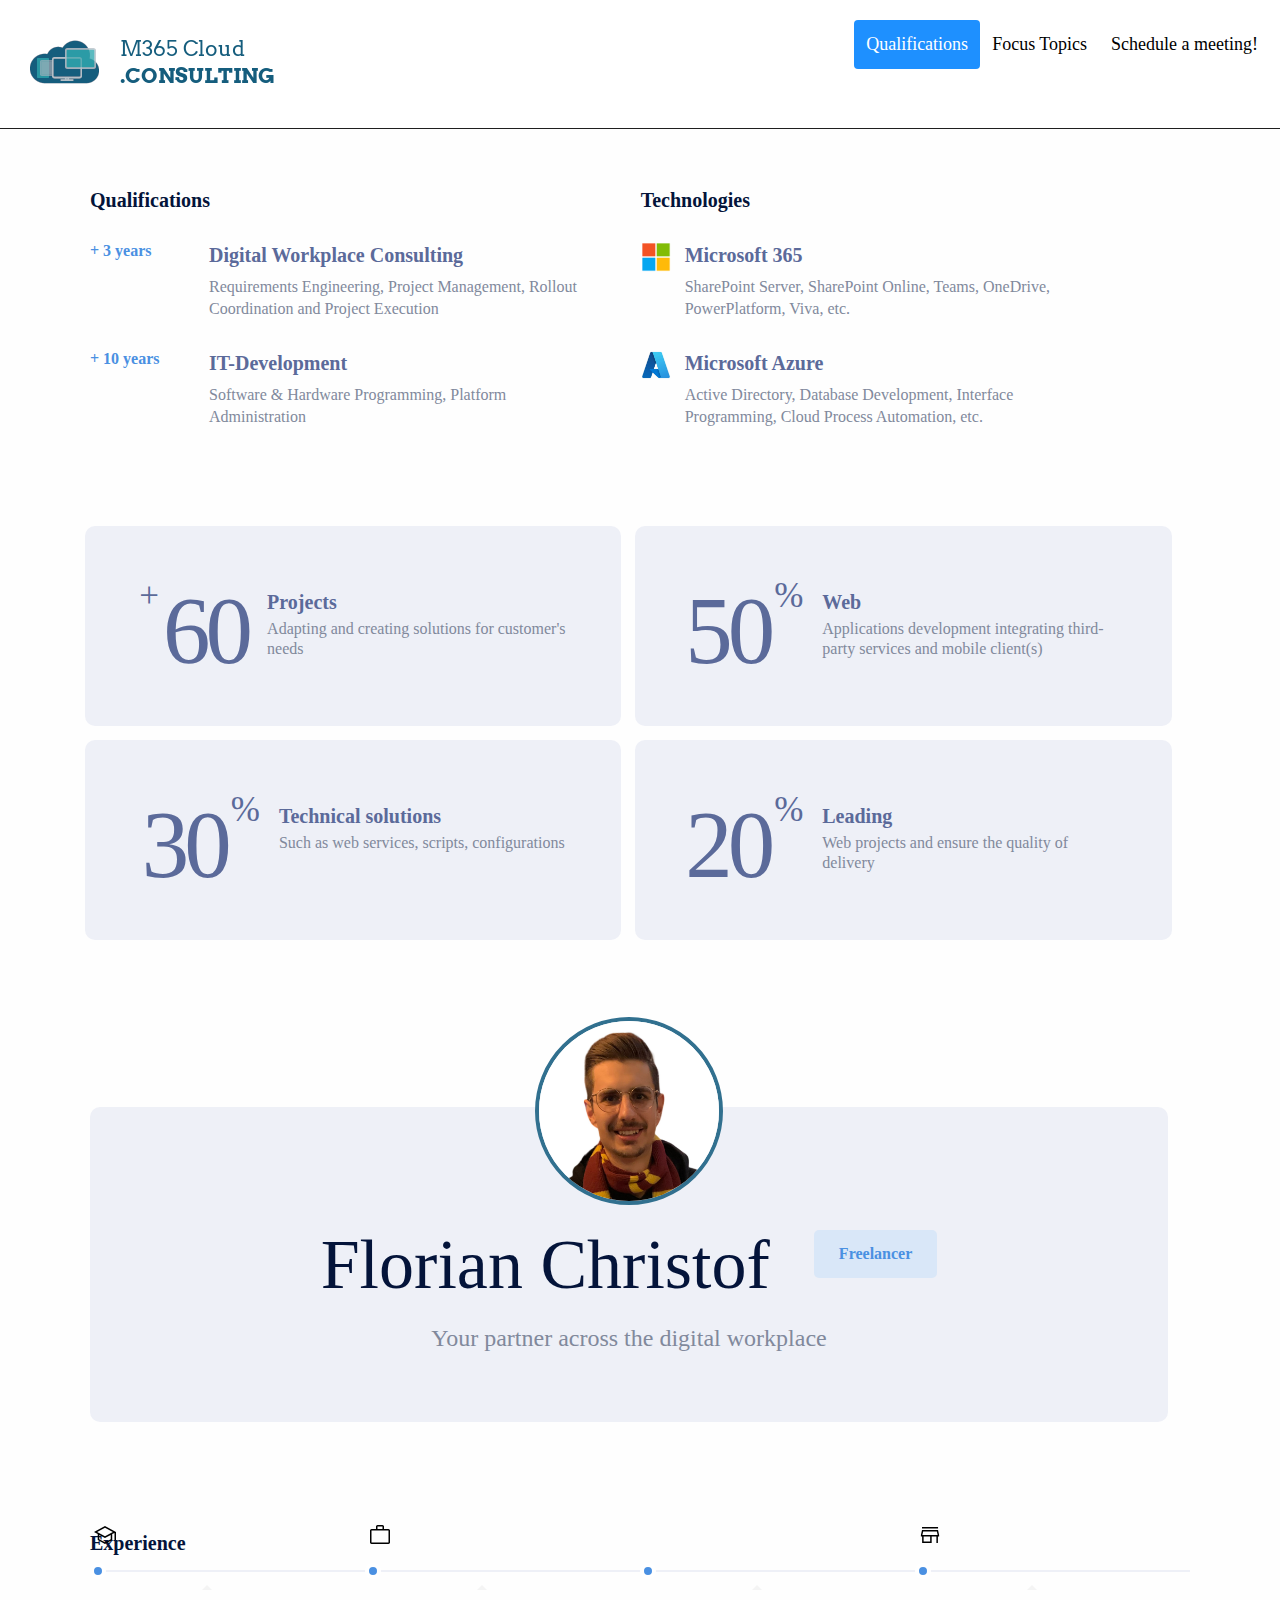
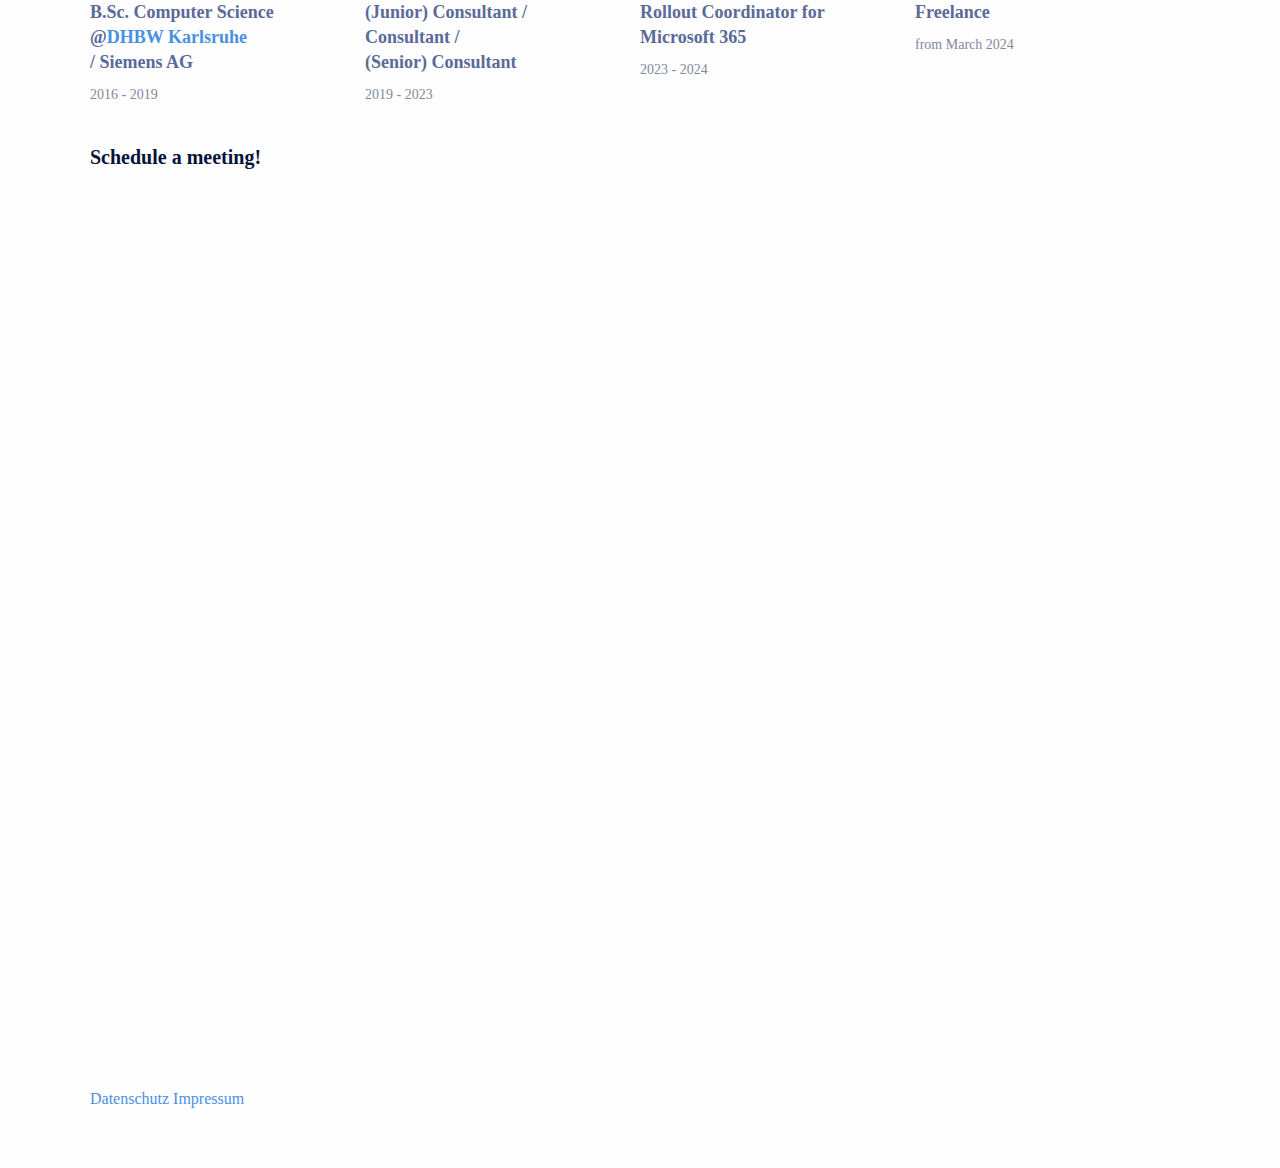
==== index.html @ 8e12a80a "Change file structure" ====
<!DOCTYPE html>
<html>

<head>
  <title>M365 Cloud Consulting</title>
  <link type="text/css" href="/Assets/Styles/styles.css" rel="stylesheet">
  <link type="text/css" href="/Assets/Styles/reset.css" rel="stylesheet">
  <link type="image/x-icon" href="/Assets/Pictures/Logo/LogoFavicon.png" rel="icon">
  <meta name="viewport" content="width=device-width, initial-scale=1.0">

  <!-- Calendly badge widget begin -->
  <link href="https://assets.calendly.com/assets/external/widget.css" rel="stylesheet">
  <script src="https://assets.calendly.com/assets/external/widget.js" type="text/javascript" async></script>
  <script type="text/javascript">
    window.onload = function () {
      Calendly.initBadgeWidget({
        url: "https://calendly.com/florian-christof/30min?hide_event_type_details=1",
        text: "Schedule a meeting!",
        color: "#0069ff",
        textColor: "#ffffff",
        branding: undefined,
      });
    };
  </script>
  <!-- Calendly badge widget end -->
</head>

<body>
  <!-- Header begin -->
  <div class="header">
    <a class="logo" href="#default"> <img src="Assets/Pictures/Logo/LogoBanner.png" title="Logo M365Cloud.Consulting" /></a>
    <div class="header-right">
      <a class="active" href="#technologies">Qualifications</a>
      <a href="#FocusTopics">Focus Topics</a>
      <a href="#meeting">Schedule a meeting!</a>
    </div>
  </div>

  <!-- Qualifications and Technologies section -->
  <div class="container" id="technologies">
    <div class="sections">
      <h2 class="section-title">Qualifications</h2>

      <div class="list-card">
        <span class="exp">+ 3 years</span>
        <div>
          <h3>Digital Workplace Consulting</h3>
          <span>
            Requirements Engineering, Project Management, Rollout Coordination and Project Execution
          </span>
        </div>
      </div>
      <div class="list-card">
        <span class="exp">+ 10 years</span>
        <div>
          <h3>IT-Development</h3>
          <span>
            Software & Hardware Programming, Platform Administration
          </span>
        </div>
      </div>
    </div>
    <style>
      .logo {
        display: inline-block;
        vertical-align: middle;
        margin-right: 10px;
        width: 30px;
      }
    </style>
    <div class="sections">
      <h2 class="section-title">Technologies</h2>

      <div class="list-card">
        <img class="logo" src="/Assets/Pictures/microsoft-logo.png" alt="Microsoft logo">
        <div>
          <h3>Microsoft 365</h3>
          <span>
            SharePoint Server, SharePoint Online, Teams, OneDrive,
            PowerPlatform, Viva, etc.
          </span>
        </div>
      </div>

      <div class="list-card">
        <img class="logo" src="/Assets/Pictures/azure-logo.jfif" alt="Azure logo">
        <div>
          <h3>Microsoft Azure</h3>
          <span>
            Active Directory, Database Development, Interface Programming,
            Cloud Process Automation, etc.
          </span>
        </div>
      </div>
    </div>
  </div>

  <!-- Focus Topics section -->
  <div class="container cards" id="FocusTopics">
    <div class="card">
      <div class="skill-level">
        <span>+</span>
        <h2>60</h2>
      </div>

      <div class="skill-meta">
        <h3>Projects</h3>
        <span>Adapting and creating solutions for customer's needs</span>
      </div>
    </div>

    <div class="card">
      <div class="skill-level">
        <h2>50</h2>
        <span>%</span>
      </div>

      <div class="skill-meta">
        <h3>Web</h3>
        <span>Applications development integrating third-party services and
          mobile client(s)</span>
      </div>
    </div>

    <div class="card">
      <div class="skill-level">
        <h2>30</h2>
        <span>%</span>
      </div>

      <div class="skill-meta">
        <h3>Technical solutions</h3>
        <span>Such as web services, scripts, configurations</span>
      </div>
    </div>

    <div class="card">
      <div class="skill-level">
        <h2>20</h2>
        <span>%</span>
      </div>

      <div class="skill-meta">
        <h3>Leading</h3>
        <span>Web projects and ensure the quality of delivery</span>
      </div>
    </div>
  </div>

  <div class="container" id="profile">
    <div class="hero">
      <img class="profilePicture" src="/Assets/Pictures/Profile/Avatar_ProfilePicture.jpg"
        title="Florian C. - Profile Picture" alt="Profile Picture">
      <h1 class="name">Florian <strong>Christof</strong></h1>
      <span class="job-title">Freelancer</span>
      <span class="email">Your partner across the digital workplace</span>
    </div>
  </div>

  <!-- Timeline section -->

  <div class="container" id="timeline">
    <h2 class="section-title">Experience</h2>
    <ol class="timeline">
      <li>
        <p class="line">
          <img src="Assets/Icons/school_FILL0_wght400_GRAD0_opsz48.svg" alt="Educational experience" height="24" width="24">
        </p>
        <span class="point"></span>
        <p class="description">
          B.Sc. Computer Science @<a href="https://www.karlsruhe.dhbw.de/en/general/about-dhbw-karlsruhe.html">DHBW
            Karlsruhe</a><br>/ Siemens AG
        </p>
        <span class="date">2016 - 2019</span>
      </li>
      <li>
        <p class="line">
          <img src="Assets/Icons/work_FILL0_wght400_GRAD0_opsz48.svg" alt="Work Experience" height="24" width="24">
        </p>
        <span class="point"></span>
        <p class="description">
          (Junior) Consultant / <br>Consultant / <br>(Senior) Consultant
        </p>
        <span class="date">2019 - 2023</span>
      </li>
      <li>
        <span class="point"></span>
        <p class="description">Rollout Coordinator for Microsoft 365</p>
        <span class="date">2023 - 2024</span>
      </li>
      <li>
        <p class="line">
          <img src="Assets/Icons/store_FILL0_wght400_GRAD0_opsz48.svg" alt="Freelance experience" height="24" width="24">
        </p>
        <span class="point"></span>
        <p class="description">Freelance</p>
        <span class="date">from March 2024</span>
      </li>
    </ol>
  </div>
  <br>
  <br>
  <br>

  <!-- Schedule a meeting! section-->
  <div class="container" id="meeting">
    <h1 class="section-title">Schedule a meeting!</h1>
    <!-- Calendly inline widget begin -->
    <div class="calendly-inline-widget" data-url="https://calendly.com/florian-christof/30min?hide_event_type_details=1"
      style="min-width: 320px; height: 750px"></div>
    <script src="https://assets.calendly.com/assets/external/widget.js" type="text/javascript" async></script>
    <!-- Calendly inline widget end -->
  </div>
  <br><br>
  <footer class="container">
    <a>Datenschutz</a>
    <a>Impressum</a>
    <!--<span style="font-size: 16px; margin-top: ">Coded by <a href="https://newtodesign.com/">New to design </a> Designed by <a href="https://dribbble.com/shots/4342703-Minimal-resume-freebie-for-junior-self-taught-people">Nicolas Meuzard</a></span>-->
  </footer>
</body>

</html>
---- Assets/Styles/styles.css ----
/*Load fonts*/
@font-face { font-family: "Arvo-Regular"; src:  url("Assets/Fonts/Arvo/Arvo-Regular.ttf"); }
@font-face { font-family: "Arvo-Italic"; src:  url("Assets/Fonts/Arvo/Arvo-Italic.ttf"); }
@font-face { font-family: "Arvo-Bold"; src:  url("Assets/Fonts/Arvo/Arvo-Bold.ttf"); }
@font-face { font-family: "Arvo-BoldItalic"; src:  url("Assets/Fonts/Arvo/Arvo-BoldItalic.ttf"); }

@font-face { font-family: "NunitoSans-Black"; src:  url("Assets/Fonts/Nunito_Sans/NunitoSans-Black.ttf"); }
@font-face { font-family: "NunitoSans-BlackItalic"; src:  url("Assets/Fonts/Nunito_Sans/NunitoSans-BlackItalic.ttf"); }
@font-face { font-family: "NunitoSans-Bold"; src:  url("Assets/Fonts/Nunito_Sans/NunitoSans-Bold.ttf"); }
@font-face { font-family: "NunitoSans-BoldItalic"; src:  url("Assets/Fonts/Nunito_Sans/NunitoSans-BoldItalic.ttf"); }
@font-face { font-family: "NunitoSans-ExtraBold"; src:  url("Assets/Fonts/Nunito_Sans/NunitoSans-ExtraBold.ttf"); }
@font-face { font-family: "NunitoSans-ExtraBoldItalic"; src:  url("Assets/Fonts/Nunito_Sans/NunitoSans-ExtraBoldItalic.ttf"); }
@font-face { font-family: "NunitoSans-ExtraLight"; src:  url("Assets/Fonts/Nunito_Sans/NunitoSans-ExtraLight.ttf"); }
@font-face { font-family: "NunitoSans-ExtraLightItalic"; src:  url("Assets/Fonts/Nunito_Sans/NunitoSans-ExtraLightItalic.ttf"); }
@font-face { font-family: "NunitoSans-Italic"; src:  url("Assets/Fonts/Nunito_Sans/NunitoSans-Italic.ttf"); }
@font-face { font-family: "NunitoSans-Light"; src:  url("Assets/Fonts/Nunito_Sans/NunitoSans-Light.ttf"); }
@font-face { font-family: "NunitoSans-LightItalic"; src:  url("Assets/Fonts/Nunito_Sans/NunitoSans-LightItalic.ttf"); }
@font-face { font-family: "NunitoSans-Regular"; src:  url("Assets/Fonts/Nunito_Sans/NunitoSans-Regular.ttf"); }

/* Begin of Header */

/* Style the header with a grey background and some padding */
.header {
	overflow: hidden;
	background-color: #fff;
	padding: 20px 10px;
	border-bottom: 1px #1f1f1f solid;
  }
  
  /* Style the header links */
  .header a {
	float: left;
	color: black;
	text-align: center;
	padding: 12px;
	text-decoration: none;
	font-size: 18px;
	line-height: 25px;
	border-radius: 4px;
  }
  
  /* Style the logo link (notice that we set the same value of line-height and font-size to prevent the header to increase when the font gets bigger */
  .header a.logo {
	font-size: 25px;
	font-weight: bold;
	width: fit-content;
  }
  
  /* Change the background color on mouse-over */
  .header a:hover {
	background-color: #ddd;
	color: black;
  }
  
  /* Style the active/current link*/
  .header a.active {
	background-color: dodgerblue;
	color: white;
  }
  
  /* Float the link section to the right */
  .header-right {
	float: right;
  }
  
  /* Add media queries for responsiveness - when the screen is 500px wide or less, stack the links on top of each other */
  @media screen and (max-width: 800px) {
	.header a {
	  float: none;
	  display: block;
	  text-align: left;
	}
	.header-right {
	  float: none;
	}
  }

/* End of Header */

.profile {
	flex: 0 0 auto;
  }

  .profilePicture{
	
	display: block;
	margin-left:auto;
	margin-right: auto;
	margin-bottom: 20px;
	width: 180px;
	margin-top: -140px;
	border-radius: 50%;
	border: #31708F solid 4px;
  }
  .profile-image {
	width: 100px;
	height: 100px;
	border-radius: 50%;
	margin-right: 20px;
	object-fit: cover;
	object-position: center;
	border: 3px solid #fff;
	box-shadow: 0 0 0 3px #333;
  }

  .name {
	font-size: 2.5rem;
	margin-bottom: 10px;
  }

  .email {
	display: block;
	margin-bottom: 20px;
	font-size: 1.2rem;
  }


/* HTML5 display-role reset for older browsers */
article,
aside,
details,
figcaption,
figure,
footer,
header,
hgroup,
menu,
nav,
section {
	display: block;
}

a {
	text-decoration: none;
	text-transform: none;
	color: #4A90E2;
}

body {
	line-height: 1;
	font-family: "Arvo-Regular";
	text-rendering: optimizeLegibility;
	-webkit-font-smoothing: antialiased;
	font-size: 19px;
	background-color: #FEFEFE;
	color: #04143A;
}

ol,
ul {
	list-style: none;
}

blockquote,
q {
	quotes: none;
}

blockquote:before,
blockquote:after,
q:before,
q:after {
	content: '';
	content: none;
}

table {
	border-collapse: collapse;
	border-spacing: 0;
}

p {
	color: #15171a;
	font-size: 17;
	line-height: 31px;
}

strong {
	font-weight: 600;
}

div,
footer {
	box-sizing: border-box;
}

/* Reset ends */


/*Hero section*/

.container {
	max-width: 1100px;
	height: 100%;
	margin: 60px auto;
}

.hero {
	margin: 50px auto;
	margin-top: 100px;
	width: 98%;
	background-color: #EEF0F7;
	display: inline-block;
	vertical-align: top;
	text-align: center;
	border-radius: 10px;
	padding: 50px
}

h1.name {
	font-size: 70px;
	font-weight: 300;
	display: inline-block;
	margin-right: 40px;
}

.job-title {
	vertical-align: top;
	background-color: #D9E7F8;
	color: #4A90E2;
	font-weight: 600;
	margin-top: 5px;
	margin-left: 0px;
	border-radius: 5px;
	display: inline-block;
	padding: 15px 25px;
}

.email {
	display: block;
	font-size: 24px;
	font-weight: 300;
	color: #81899C;
	margin-top: 10px;
}

.lead {
	font-size: 44px;
	font-weight: 300;
	margin-top: 60px;
	line-height: 55px;
}

/*hero ends*/

/*skills & intrests*/

.sections {
	vertical-align: top;
	display: inline-block;
	width: 49.7%;
	height: 50px;
}

.section-title {
	font-size: 20px;
	font-weight: 600;
	margin-bottom: 15px;
}

.list-card {
	margin: 30px 0;
}

.list-card .exp,
.list-card div {
	display: inline-block;
	vertical-align: top;
}

.list-card .exp {
	margin-right: 15px;
	color: #4A90E2;
	font-weight: 600;
	width: 100px;
}

.list-card div {
	width: 70%;
}

.list-card h3 {
	font-size: 20px;
	font-weight: 600;
	color: #5B6A9A;
	line-height: 26px;
	margin-bottom: 8px;
}

.list-card div span {
	font-size: 16px;
	color: #81899C;
	line-height: 22px;
}

/*skill and intrests ends*/

/* Achievements */


.cards {
	max-width: 1120px;
	display: block;
	margin-top: 280px;
}

.card {
	width: 47.9%;
	height: 200px;
	background-color: #EEF0F7;
	display: inline-block;
	margin: 7px 5px;
	vertical-align: top;
	border-radius: 10px;
	text-align: center;
	padding-top: 50px
}

.card-active,
.card:hover {
	transform: scale(1.02);
	transition: 0.5s;
	background-color: #fff;
	box-shadow: 0px 5px 50px -8px #ddd;
	cursor: pointer;
}


.skill-level {
	display: inline-block;
	max-width: 160px;
}

.skill-level span {
	font-size: 35px;
	font-weight: 300;
	color: #5B6A9A;
	vertical-align: top;
}

.skill-level h2 {
	font-size: 95px;
	font-weight: 300;
	display: inline-block;
	vertical-align: top;
	color: #5B6A9A;
	letter-spacing: -5px;
}

.skill-meta {
	vertical-align: top;
	display: inline-block;
	max-width: 300px;
	text-align: left;
	margin-top: 15px;
	margin-left: 15px;
}

.skill-meta h3 {
	font-size: 20px;
	font-weight: 800;
	color: #5B6A9A;
	margin-bottom: 5px;
}

.skill-meta span {
	color: #81899C;
	line-height: 20px;
	font-size: 16px;
}

/* Achievements ends */



/* Timeline styles*/


ol {
	position: relative;
	display: block;
	margin: 100px 0;
	height: 2px;
	background: #EEF0F7;

}

ol::before,
ol::after {
	content: "";
	position: absolute;
	top: -10px;
	display: block;
	width: 0;
	height: 0;
	border-radius: 10px;
	border: 0px solid #31708F;
}

ol::before {
	left: -5px;
}

ol::after {
	right: -10px;
	border: 0px solid transparent;
	border-right: 0;
	border-left: 20px solid #31708F;
	border-radius: 3px;
}

/* ---- Timeline elements ---- */
li {
	position: relative;
	display: inline-block;
	float: left;
	width: 25%;
	height: 50px;
}

li .line {
	position: absolute;
	top: -47px;
	left: 1%;
	font-size: 20px;
	font-weight: 600;
	color: #04143A;
}

li .point {
	content: "";
	top: -7px;
	left: 0%;
	display: block;
	width: 8px;
	height: 8px;
	border: 4px solid #fff;
	border-radius: 10px;
	background: #4A90E2;
	position: absolute;
}

li .description {
	display: none;
	padding: 10px 0;
	margin-top: 20px;
	position: relative;
	font-weight: normal;
	z-index: 1;
	max-width: 95%;
	font-size: 18px;
	font-weight: 600;
	line-height: 25px;
	color: #5B6A9A;
}

.description::before {
	content: '';
	width: 0;
	height: 0;
	border-left: 5px solid transparent;
	border-right: 5px solid transparent;
	border-bottom: 5px solid #f4f4f4;
	position: absolute;
	top: -5px;
	left: 43%;
}


.timeline .date {
	font-size: 14px;
	color: #81899C;
	font-weight: 300;
}

/* ---- Hover effects ---- */
li:hover {
	color: #48A4D2;
}

li .description {
	display: block;
}

/*timeline ends*/



/* Media queries*/

@media(max-width: 1024px) {
	.container {
		padding: 15px;
		margin: 0px auto;
	}

	.cards {
		margin-top: 250px;
	}
}

@media(max-width: 768px) {
	.container {
		padding: 15px;
		margin: 0px auto;
	}

	.cards {
		margin-top: 320px;
	}

	.card {
		padding: 15px;
		text-align: left;
	}

	.card h2 {
		font-size: 70px;
	}

	.card,
	.sections {
		width: 100%;
		height: auto;
		margin: 10px 0;
		float: left;
	}

	.timeline {
		border: none;
		background-color: rgba(0, 0, 0, 0);
	}

	.timeline li {
		margin-top: 70px;
		height: 150px;
	}
}


@media(max-width: 425px) {
	h1.name {
		font-size: 40px;
	}

	.card,
	.sections {
		width: 100%;
		height: auto;
		margin: 10px 0;
		float: left;
	}

	.timeline {
		display: none;
	}

	.job-title {
		position: absolute;
		font-size: 15px;
		top: -40px;
		right: 20px;
		padding: 10px
	}

	.info-container {
		width: 100%;
	}

	.profile {
		float: none;
	}

	.info {
		float: none;
	}

	.lead {
		margin-top: 15px;
		font-size: 20px;
		line-height: 28px;
	}

	.container {
		margin: 0px;
		padding: 0 15px;
	}

	footer {
		margin-top: 2050px;
	}
}

/* End of all :P*/
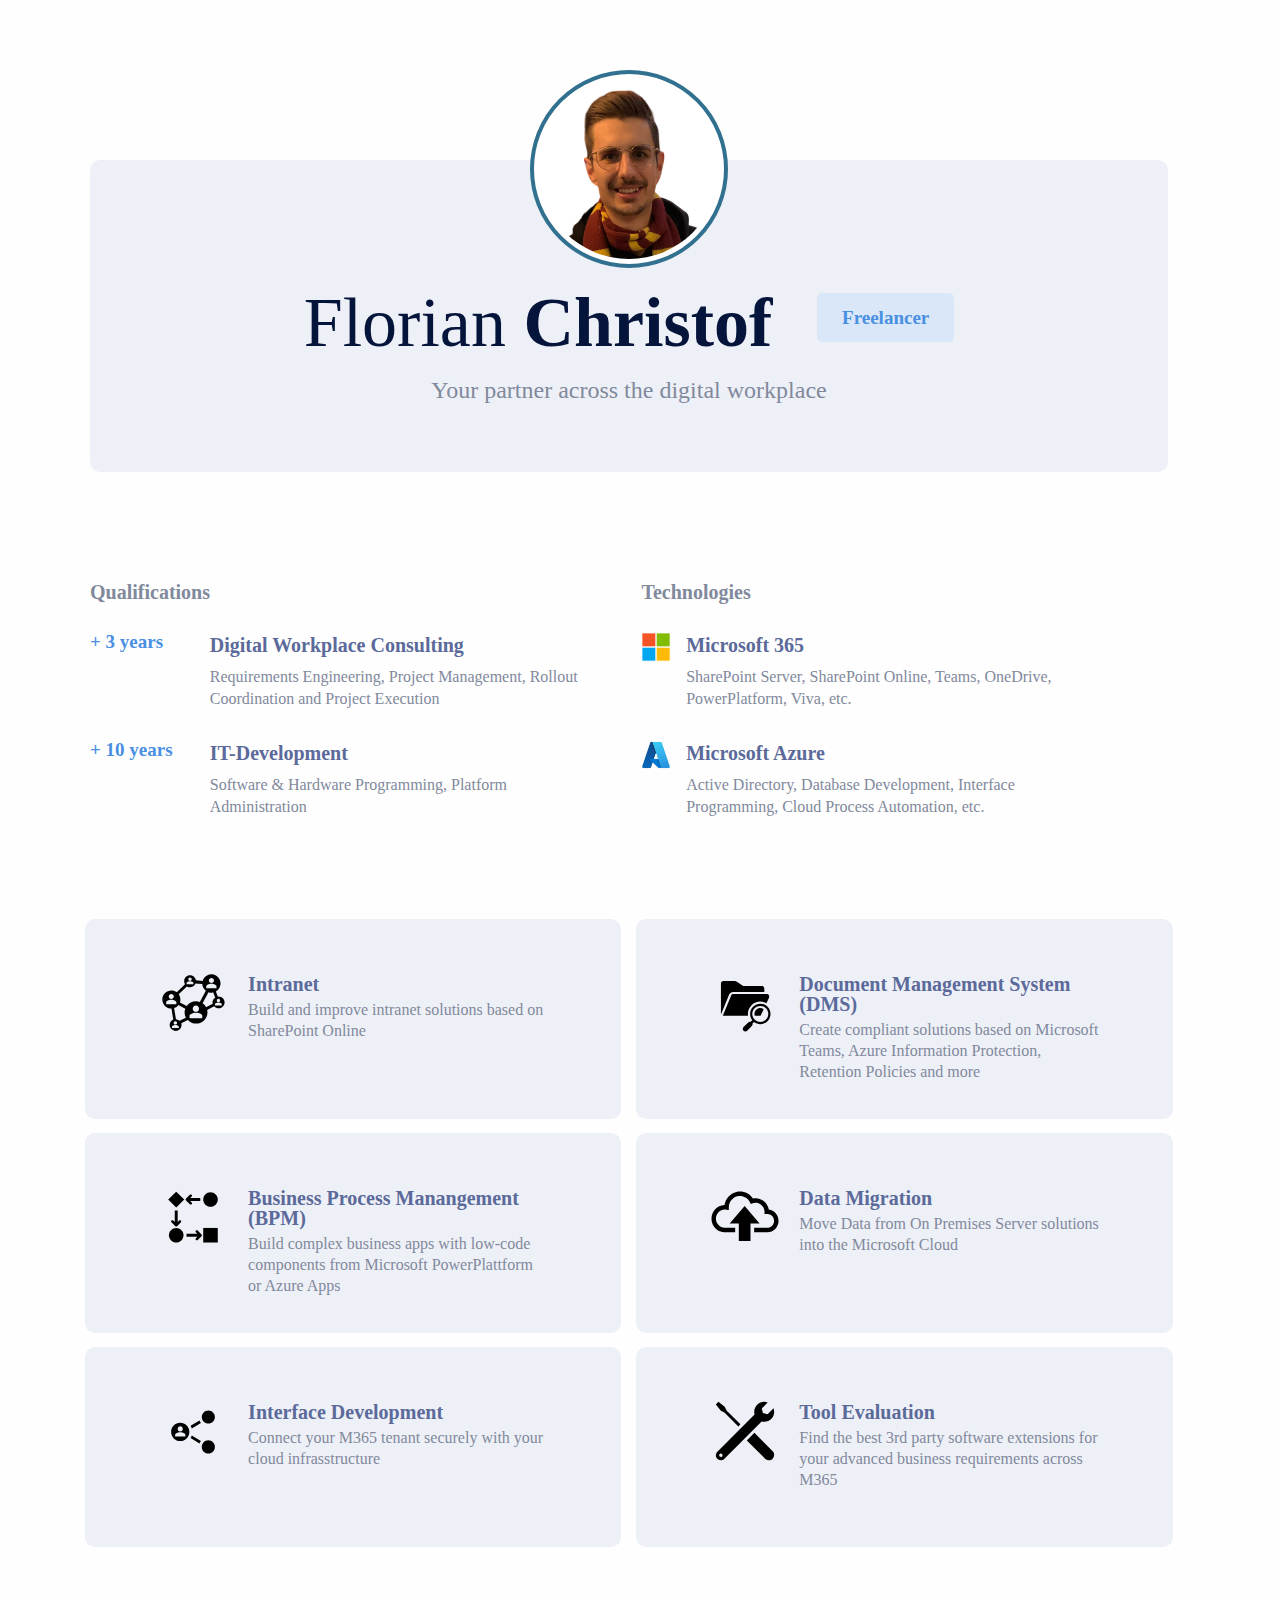
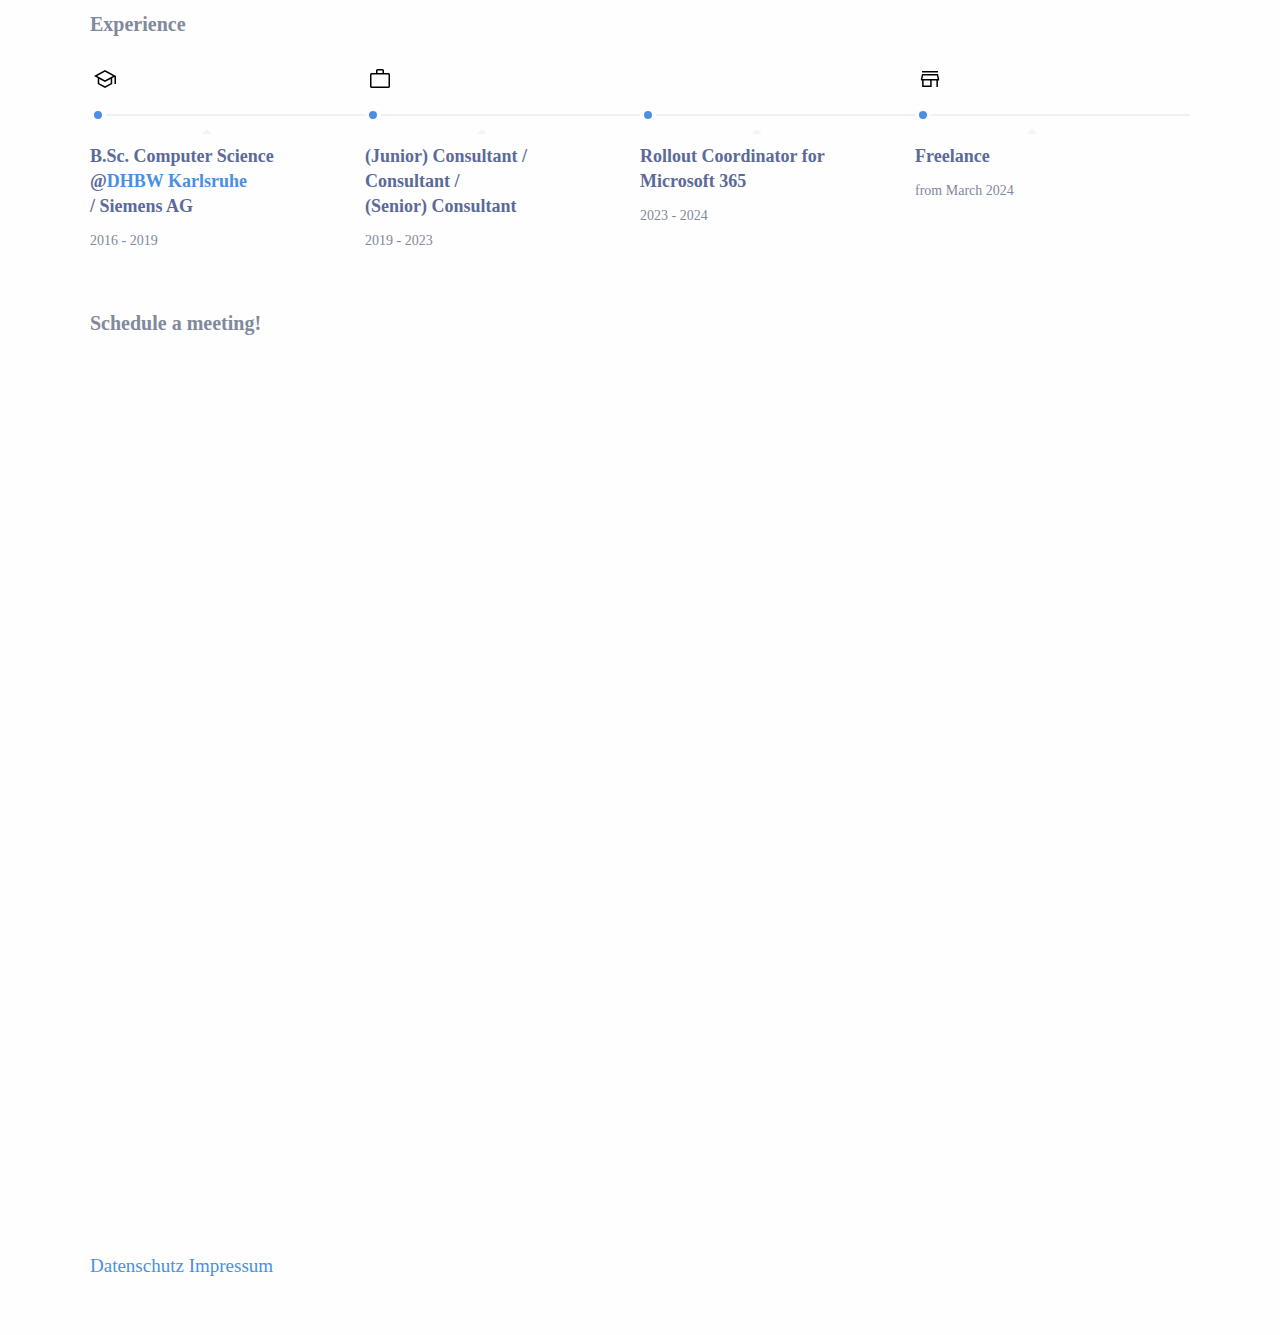
==== commit 9c9343a4: "Focus Topic Changes" ====
--- a/index.html
+++ b/index.html
@@ -3,8 +3,8 @@
 
 <head>
   <title>M365 Cloud Consulting</title>
+  <link type="text/css" href="/Assets/Styles/reset.css" rel="stylesheet">
   <link type="text/css" href="/Assets/Styles/styles.css" rel="stylesheet">
-  <link type="text/css" href="/Assets/Styles/reset.css" rel="stylesheet">
   <link type="image/x-icon" href="/Assets/Pictures/Logo/LogoFavicon.png" rel="icon">
   <meta name="viewport" content="width=device-width, initial-scale=1.0">
 
@@ -26,13 +26,24 @@
 </head>
 
 <body>
-  <!-- Header begin -->
+  <!-- Header begin 
   <div class="header">
     <a class="logo" href="#default"> <img src="Assets/Pictures/Logo/LogoBanner.png" title="Logo M365Cloud.Consulting" /></a>
     <div class="header-right">
       <a class="active" href="#technologies">Qualifications</a>
       <a href="#FocusTopics">Focus Topics</a>
       <a href="#meeting">Schedule a meeting!</a>
+    </div>
+  </div>-->
+
+  
+  <div class="container" id="profile">
+    <div class="hero">
+      <img class="profilePicture" src="/Assets/Pictures/Profile/Avatar_ProfilePicture.jpg"
+        title="Florian C. - Profile Picture" alt="Profile Picture">
+      <h1 class="name">Florian <strong>Christof</strong></h1>
+      <span class="job-title">Freelancer</span>
+      <span class="email">Your partner across the digital workplace</span>
     </div>
   </div>
 
@@ -99,63 +110,73 @@
   <div class="container cards" id="FocusTopics">
     <div class="card">
       <div class="skill-level">
-        <span>+</span>
-        <h2>60</h2>
-      </div>
-
-      <div class="skill-meta">
-        <h3>Projects</h3>
-        <span>Adapting and creating solutions for customer's needs</span>
-      </div>
-    </div>
-
-    <div class="card">
-      <div class="skill-level">
-        <h2>50</h2>
-        <span>%</span>
-      </div>
-
-      <div class="skill-meta">
-        <h3>Web</h3>
-        <span>Applications development integrating third-party services and
-          mobile client(s)</span>
-      </div>
-    </div>
-
-    <div class="card">
-      <div class="skill-level">
-        <h2>30</h2>
-        <span>%</span>
-      </div>
-
-      <div class="skill-meta">
-        <h3>Technical solutions</h3>
-        <span>Such as web services, scripts, configurations</span>
-      </div>
-    </div>
-
-    <div class="card">
-      <div class="skill-level">
-        <h2>20</h2>
-        <span>%</span>
-      </div>
-
-      <div class="skill-meta">
-        <h3>Leading</h3>
-        <span>Web projects and ensure the quality of delivery</span>
-      </div>
-    </div>
-  </div>
-
-  <div class="container" id="profile">
-    <div class="hero">
-      <img class="profilePicture" src="/Assets/Pictures/Profile/Avatar_ProfilePicture.jpg"
-        title="Florian C. - Profile Picture" alt="Profile Picture">
-      <h1 class="name">Florian <strong>Christof</strong></h1>
-      <span class="job-title">Freelancer</span>
-      <span class="email">Your partner across the digital workplace</span>
-    </div>
-  </div>
+        <h2><img src="Assets/Icons/Topics/Intranet.svg" alt="" height="70" width="70"></h2>
+      </div>
+
+      <div class="skill-meta">
+        <h3>Intranet</h3>
+        <span>Build and improve intranet solutions based on SharePoint Online</span>
+      </div>
+    </div>
+
+    <div class="card">
+      <div class="skill-level">
+        <h2><img src="Assets/Icons/Topics/DocumentManagement.svg" alt="" height="70" width="70"></h2>
+      </div>
+
+      <div class="skill-meta">
+        <h3>Document Management System (DMS)</h3>
+        <span>Create compliant solutions based on Microsoft Teams, Azure Information Protection, Retention Policies and more</span>
+      </div>
+    </div>
+
+    <div class="card">
+      <div class="skill-level">
+        <h2><img src="Assets/Icons/Topics/BPM.svg" alt="" height="70" width="70"></h2>
+      </div>
+
+      <div class="skill-meta">
+        <h3>Business Process Manangement (BPM)</h3>
+        <span>Build complex business apps with low-code components from Microsoft PowerPlattform or Azure Apps</span>
+      </div>
+    </div>
+
+    <div class="card">
+      <div class="skill-level">
+        <h2><img src="Assets/Icons/Topics/Migration.svg" alt="" height="70" width="70"></h2>
+      </div>
+
+      <div class="skill-meta">
+        <h3>Data Migration</h3>
+        <span>Move Data from On Premises Server solutions into the Microsoft Cloud</span>
+      </div>
+    </div>
+
+
+    <div class="card">
+      <div class="skill-level">
+        <h2><img src="Assets/Icons/Topics/interface.svg" alt="" height="70" width="70"></h2>
+      </div>
+
+      <div class="skill-meta">
+        <h3>Interface Development</h3>
+        <span>Connect your M365 tenant securely with your cloud infrasstructure</span>
+      </div>
+    </div>
+
+    <div class="card">
+      <div class="skill-level">
+        <h2><img src="Assets/Icons/Topics/tool Evaluation.svg" alt="" height="70" width="70"></h2>
+      </div>
+
+      <div class="skill-meta">
+        <h3>Tool Evaluation</h3>
+        <span>Find the best 3rd party software extensions for your advanced business requirements across M365</span>
+      </div>
+    </div>
+
+  </div>
+
 
   <!-- Timeline section -->
 
--- a/Assets/Styles/styles.css
+++ b/Assets/Styles/styles.css
@@ -43,8 +43,9 @@
   .header a.logo {
 	font-size: 25px;
 	font-weight: bold;
-	width: fit-content;
-  }
+	width: -moz-fit-content;
+	width: fit-content;  
+}
   
   /* Change the background color on mouse-over */
   .header a:hover {
@@ -91,6 +92,8 @@
 	margin-top: -140px;
 	border-radius: 50%;
 	border: #31708F solid 4px;
+	padding: 5px;
+	background-color: white;
   }
   .profile-image {
 	width: 100px;
@@ -256,6 +259,8 @@
 	font-size: 20px;
 	font-weight: 600;
 	margin-bottom: 15px;
+	color: #81899C;
+	
 }
 
 .list-card {
@@ -313,7 +318,7 @@
 	vertical-align: top;
 	border-radius: 10px;
 	text-align: center;
-	padding-top: 50px
+	padding-top: 40px
 }
 
 .card-active,
@@ -379,7 +384,7 @@
 ol {
 	position: relative;
 	display: block;
-	margin: 100px 0;
+	margin: 80px 0;
 	height: 2px;
 	background: #EEF0F7;
 
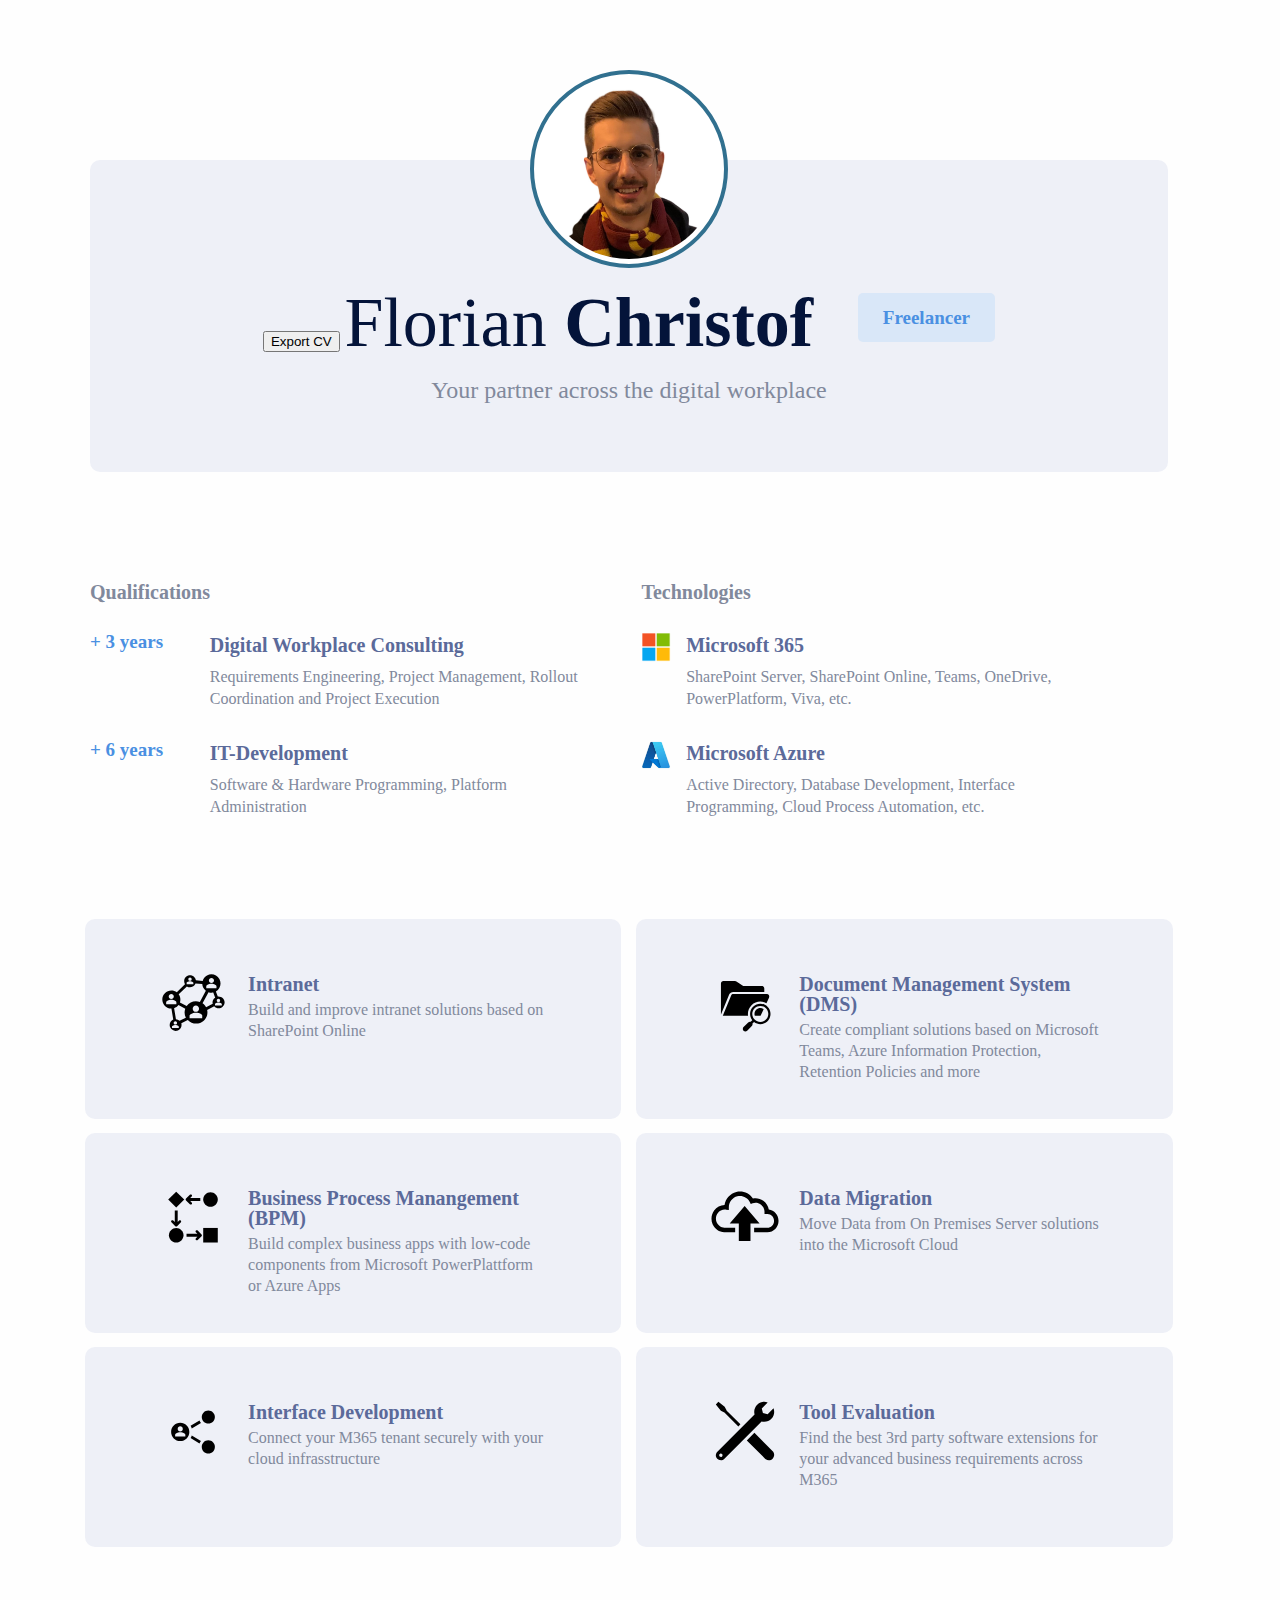
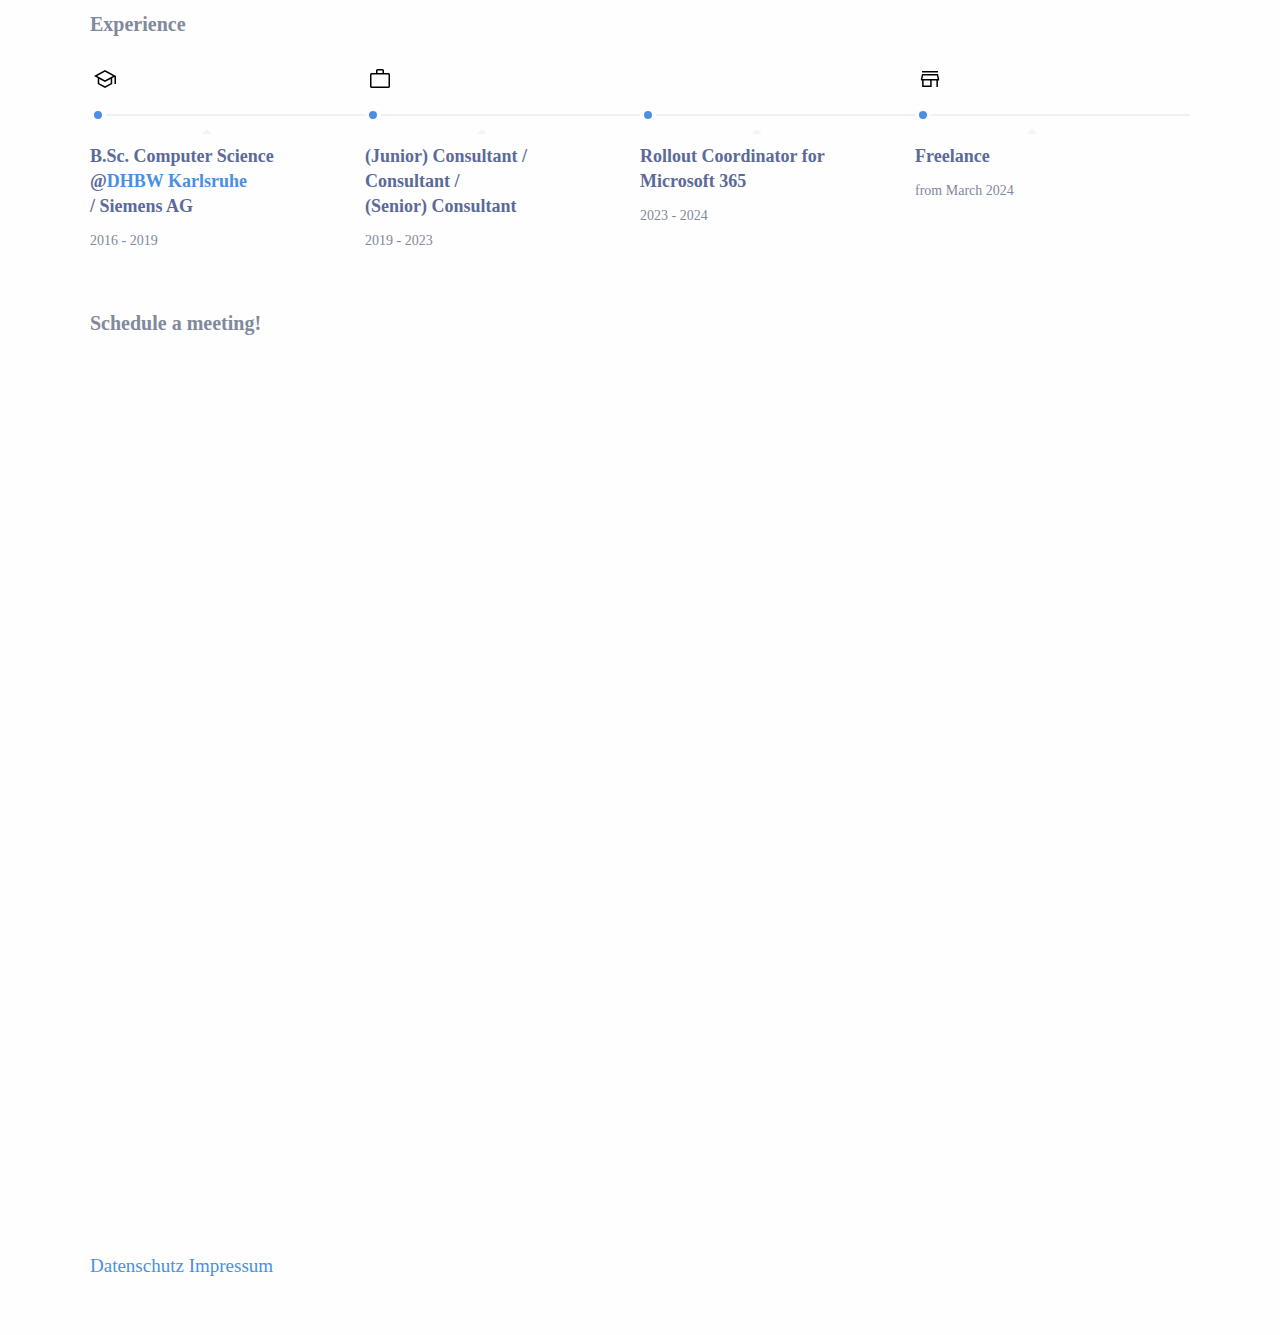
==== commit aefb2c82: "Add an Export CV Button" ====
--- a/index.html
+++ b/index.html
@@ -41,6 +41,7 @@
     <div class="hero">
       <img class="profilePicture" src="/Assets/Pictures/Profile/Avatar_ProfilePicture.jpg"
         title="Florian C. - Profile Picture" alt="Profile Picture">
+        <button href="./Assets/Documents/Florian Christof-Freelancer-M365.pdf">Export CV</button>
       <h1 class="name">Florian <strong>Christof</strong></h1>
       <span class="job-title">Freelancer</span>
       <span class="email">Your partner across the digital workplace</span>
@@ -62,7 +63,7 @@
         </div>
       </div>
       <div class="list-card">
-        <span class="exp">+ 10 years</span>
+        <span class="exp">+ 6 years</span>
         <div>
           <h3>IT-Development</h3>
           <span>
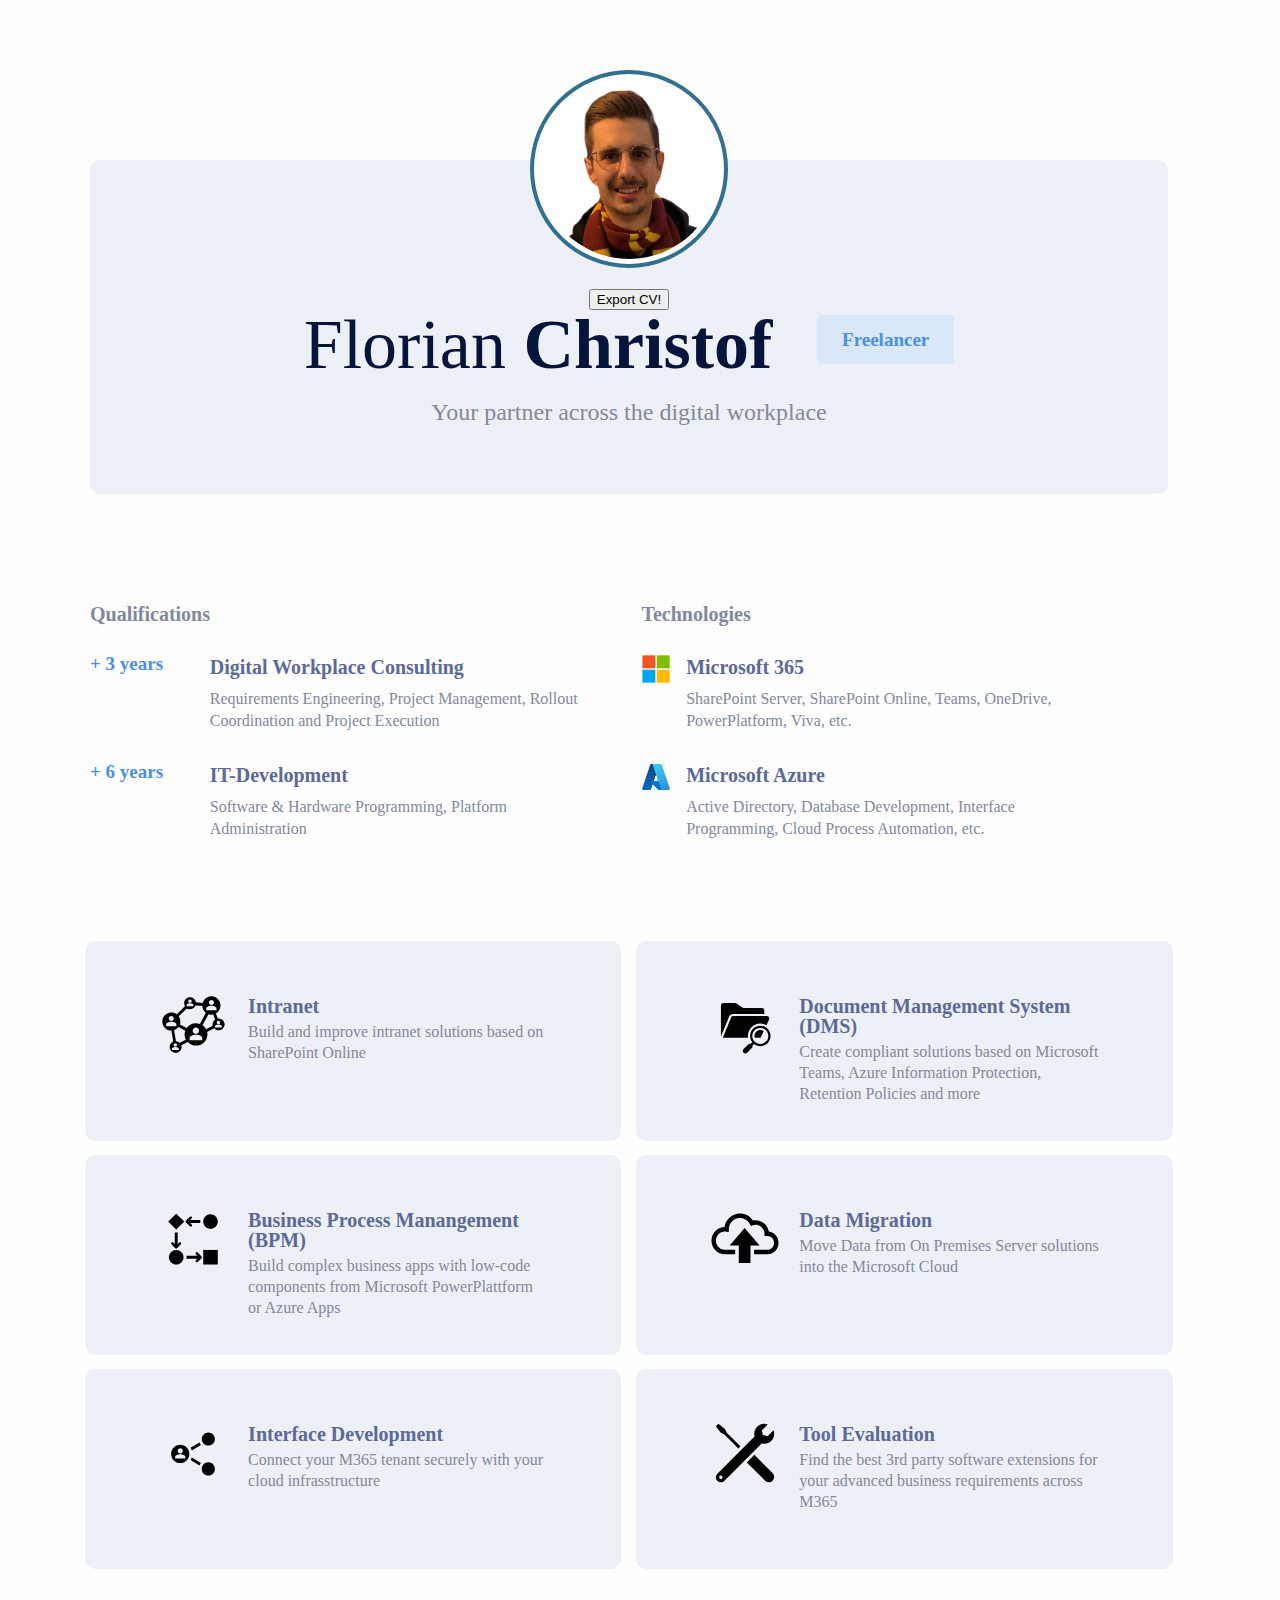
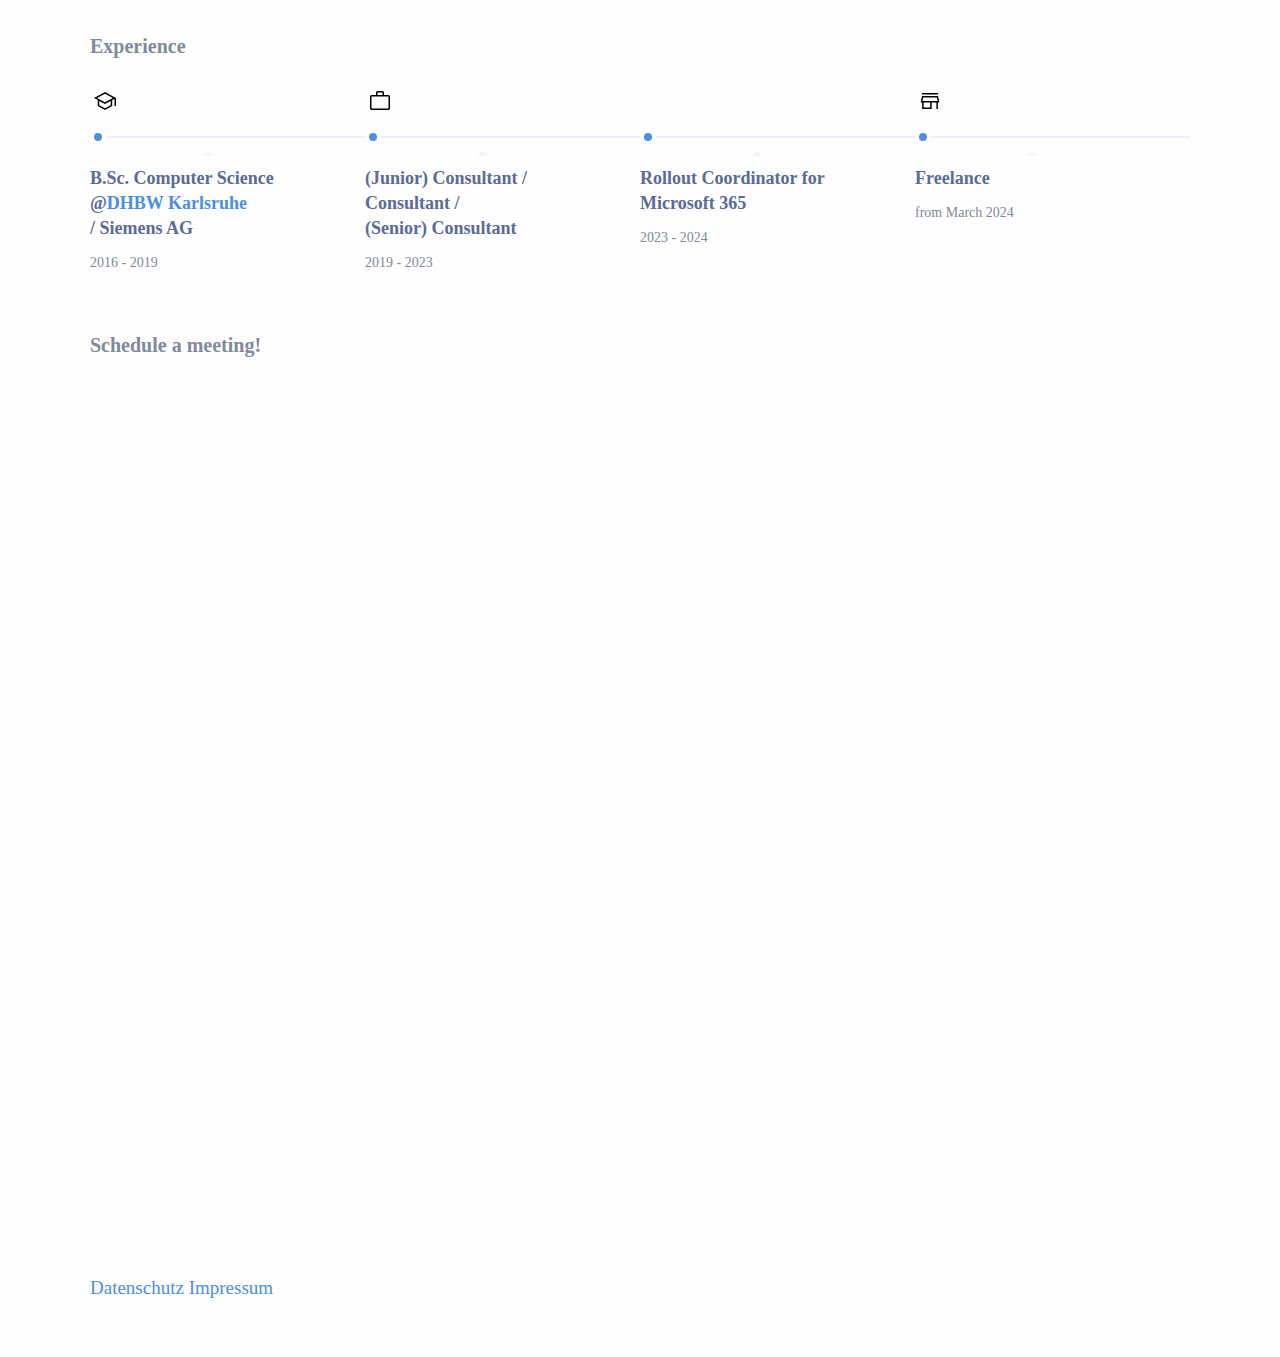
==== commit 4be93e98: "CV Button" ====
--- a/index.html
+++ b/index.html
@@ -41,7 +41,9 @@
     <div class="hero">
       <img class="profilePicture" src="/Assets/Pictures/Profile/Avatar_ProfilePicture.jpg"
         title="Florian C. - Profile Picture" alt="Profile Picture">
-        <button href="./Assets/Documents/Florian Christof-Freelancer-M365.pdf">Export CV</button>
+        <form method="get" action="./Assets/Documents/Florian Christof-Freelancer-M365.pdf">
+          <button type="submit">Export CV!</button>
+       </form>
       <h1 class="name">Florian <strong>Christof</strong></h1>
       <span class="job-title">Freelancer</span>
       <span class="email">Your partner across the digital workplace</span>
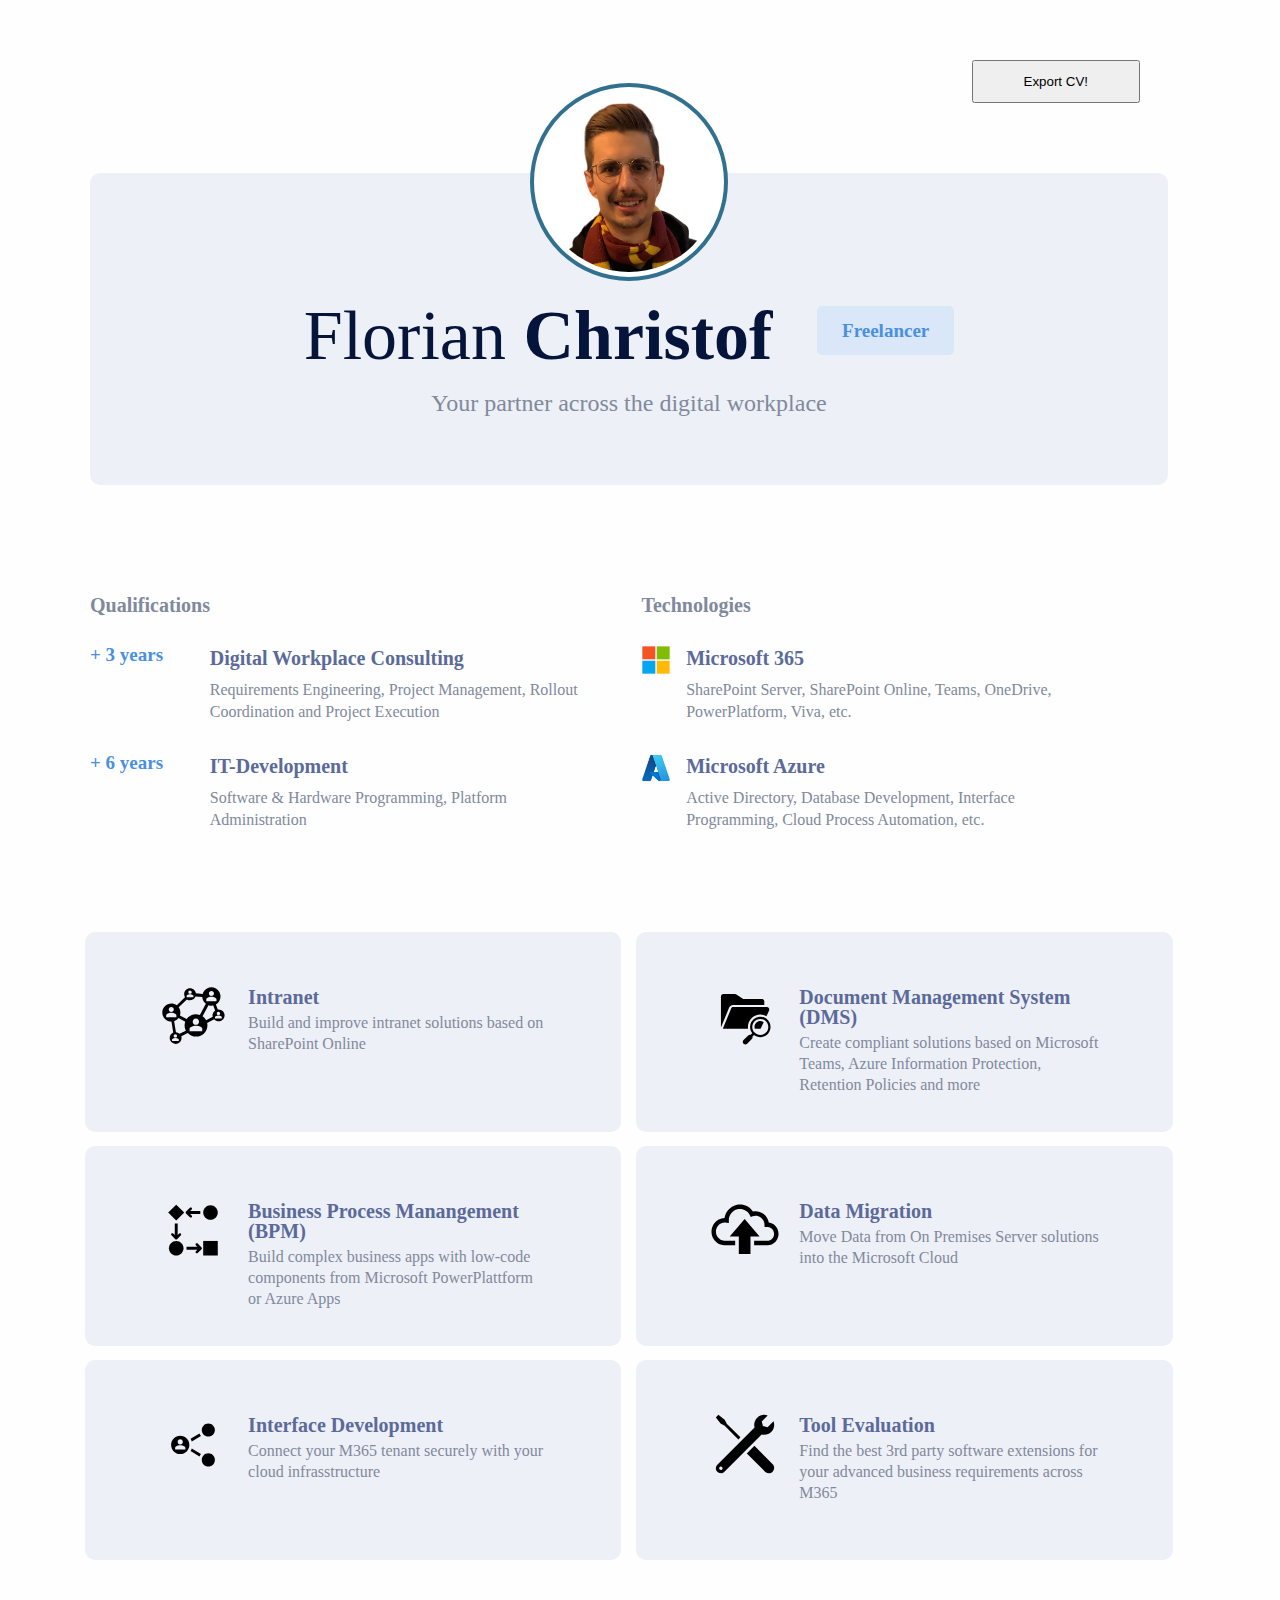
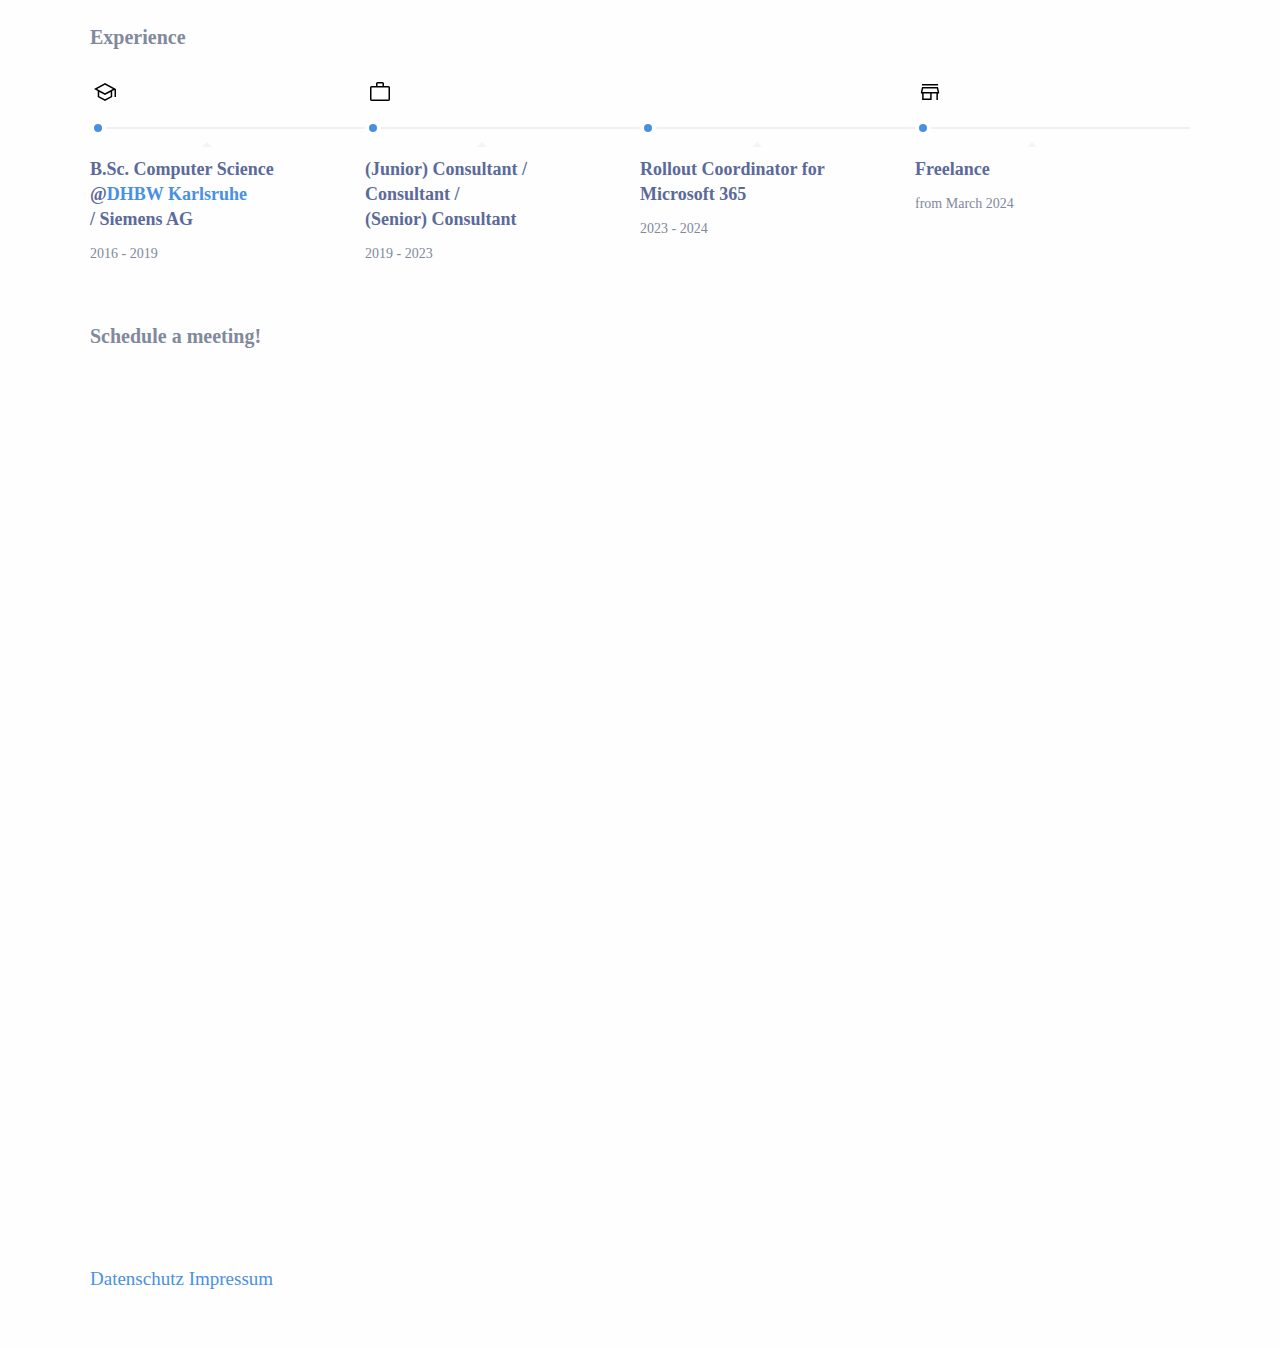
==== commit 7a3a3794: "Update Button position and style" ====
--- a/index.html
+++ b/index.html
@@ -38,13 +38,13 @@
 
   
   <div class="container" id="profile">
+    <form class="downloadCVButton" method="get" action="./Assets/Documents/Florian Christof-Freelancer-M365.pdf">
+      <button class="button-50" type="submit">Export CV!</button>
+   </form>
     <div class="hero">
       <img class="profilePicture" src="/Assets/Pictures/Profile/Avatar_ProfilePicture.jpg"
         title="Florian C. - Profile Picture" alt="Profile Picture">
-        <form method="get" action="./Assets/Documents/Florian Christof-Freelancer-M365.pdf">
-          <button type="submit">Export CV!</button>
-       </form>
-      <h1 class="name">Florian <strong>Christof</strong></h1>
+        <h1 class="name">Florian <strong>Christof</strong></h1>
       <span class="job-title">Freelancer</span>
       <span class="email">Your partner across the digital workplace</span>
     </div>
--- a/Assets/Styles/styles.css
+++ b/Assets/Styles/styles.css
@@ -82,6 +82,11 @@
 	flex: 0 0 auto;
   }
 
+  .downloadCVButton{
+	float: right;
+	padding-right: 50px;
+  }
+
   .profilePicture{
 	
 	display: block;
@@ -192,15 +197,72 @@
 
 /*Hero section*/
 
+/* Export Button */
+<!-- HTML !-->
+<button class="button-50" role="button">Button 50</button>
+
+/* CSS */
+.button-50 {
+  appearance: button;
+  background-color: #000;
+  background-image: none;
+  border: 1px solid #000;
+  border-radius: 4px;
+  box-shadow: #fff 4px 4px 0 0,#000 4px 4px 0 1px;
+  box-sizing: border-box;
+  color: #fff;
+  cursor: pointer;
+  display: inline-block;
+  font-family: ITCAvantGardeStd-Bk,Arial,sans-serif;
+  font-size: 14px;
+  font-weight: 400;
+  line-height: 20px;
+  margin: 0 5px 10px 0;
+  overflow: visible;
+  padding: 12px 40px;
+  text-align: center;
+  text-transform: none;
+  touch-action: manipulation;
+  user-select: none;
+  -webkit-user-select: none;
+  vertical-align: middle;
+  white-space: nowrap;
+}
+
+.button-50:focus {
+  text-decoration: none;
+}
+
+.button-50:hover {
+  text-decoration: none;
+}
+
+.button-50:active {
+  box-shadow: rgba(0, 0, 0, .125) 0 3px 5px inset;
+  outline: 0;
+}
+
+.button-50:not([disabled]):active {
+  box-shadow: #fff 2px 2px 0 0, #000 2px 2px 0 1px;
+  transform: translate(2px, 2px);
+}
+
+@media (min-width: 768px) {
+  .button-50 {
+    padding: 12px 50px;
+  }
+}
+
 .container {
 	max-width: 1100px;
 	height: 100%;
 	margin: 60px auto;
 }
 
+
 .hero {
 	margin: 50px auto;
-	margin-top: 100px;
+	margin-top: 70px;
 	width: 98%;
 	background-color: #EEF0F7;
 	display: inline-block;
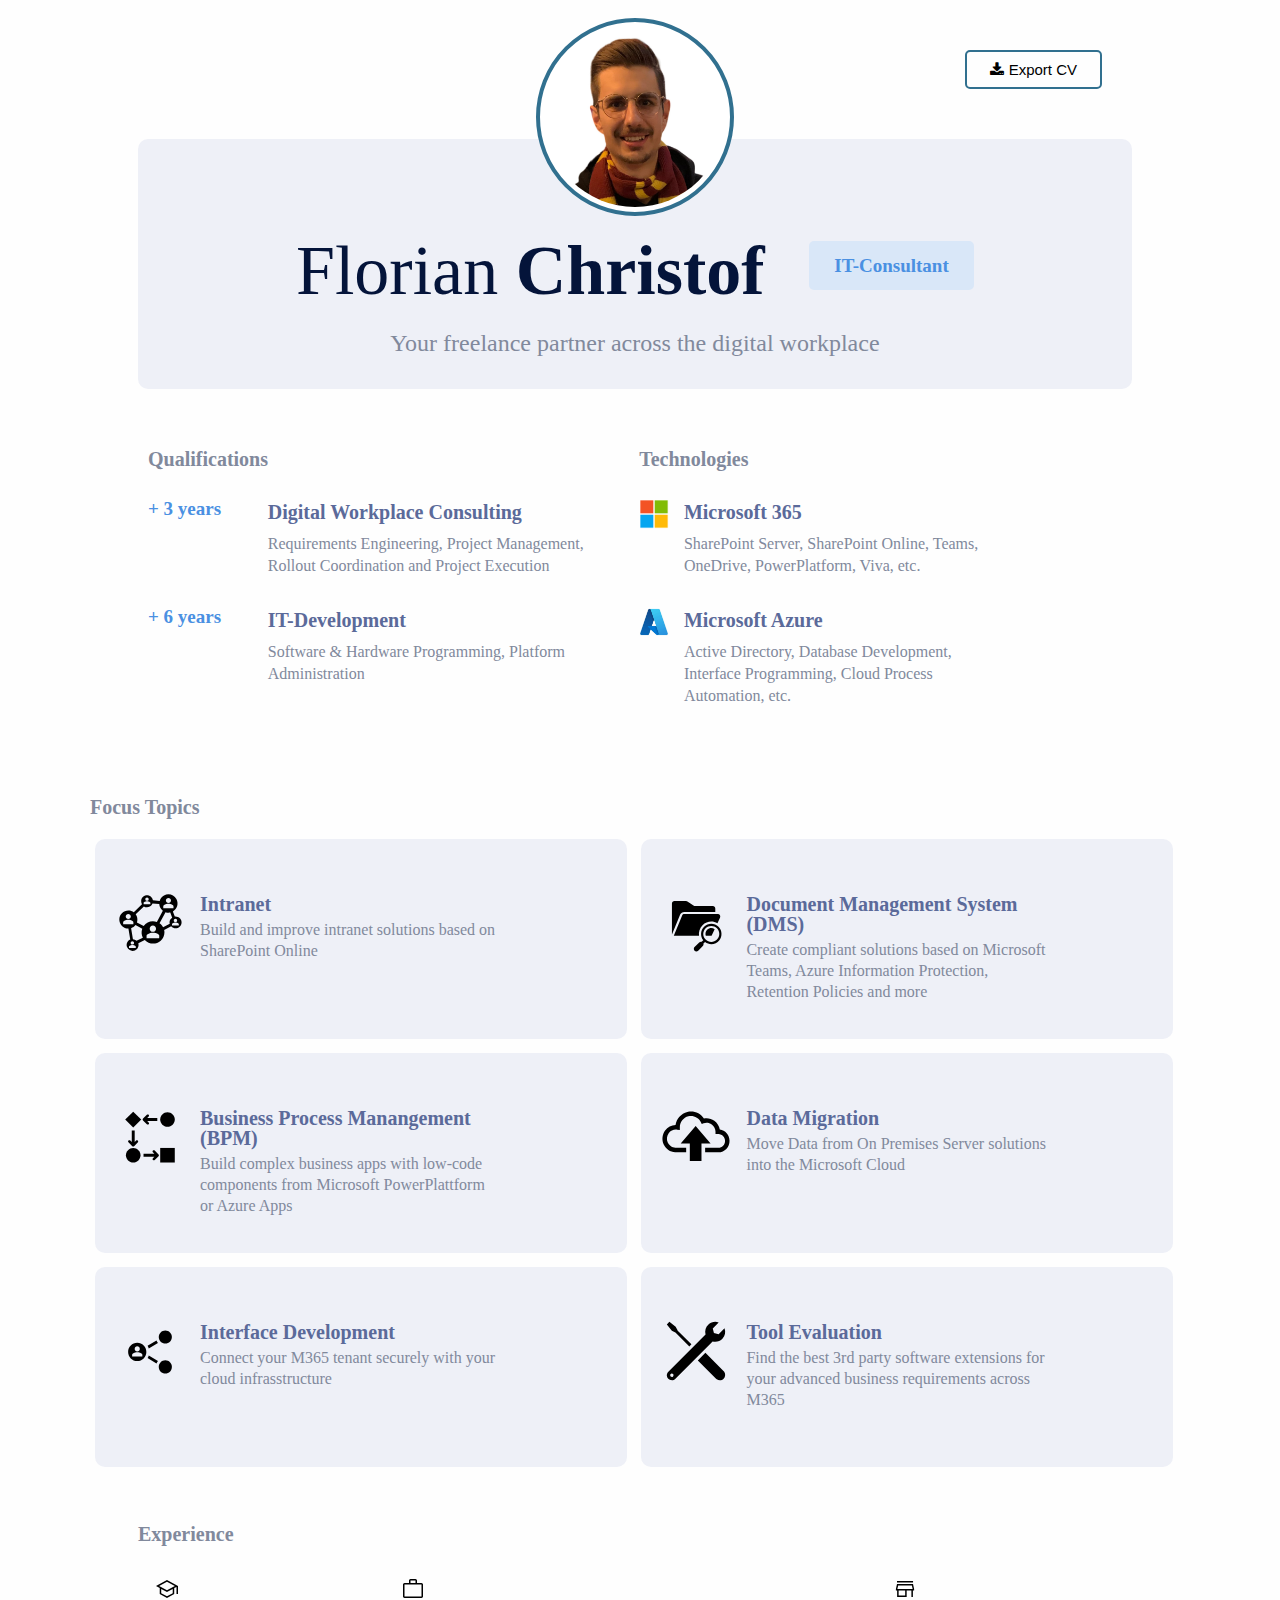
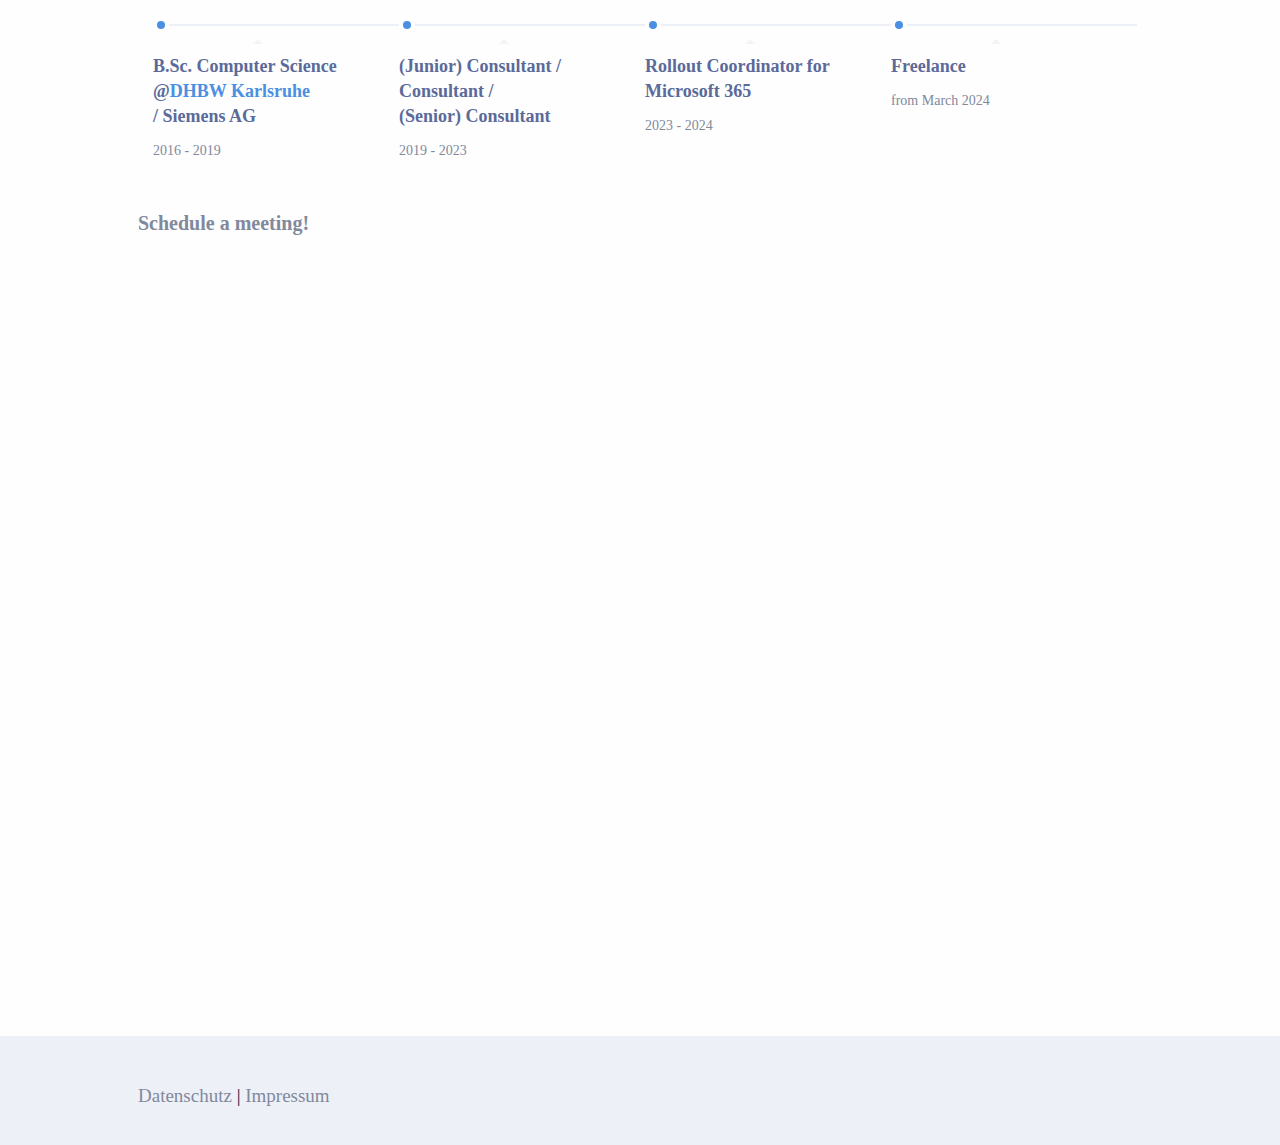
==== commit 4e6ecb7b: "Responsiveness till 721px, Datenschutz & Impressum" ====
--- a/index.html
+++ b/index.html
@@ -7,6 +7,8 @@
   <link type="text/css" href="/Assets/Styles/styles.css" rel="stylesheet">
   <link type="image/x-icon" href="/Assets/Pictures/Logo/LogoFavicon.png" rel="icon">
   <meta name="viewport" content="width=device-width, initial-scale=1.0">
+
+  <link rel="stylesheet" href="https://cdnjs.cloudflare.com/ajax/libs/font-awesome/4.7.0/css/font-awesome.min.css">
 
   <!-- Calendly badge widget begin -->
   <link href="https://assets.calendly.com/assets/external/widget.css" rel="stylesheet">
@@ -39,14 +41,14 @@
   
   <div class="container" id="profile">
     <form class="downloadCVButton" method="get" action="./Assets/Documents/Florian Christof-Freelancer-M365.pdf">
-      <button class="button-50" type="submit">Export CV!</button>
-   </form>
+      <button class="btn"><i class="fa fa-download"></i>  Export CV</button>  
+    </form>
     <div class="hero">
       <img class="profilePicture" src="/Assets/Pictures/Profile/Avatar_ProfilePicture.jpg"
         title="Florian C. - Profile Picture" alt="Profile Picture">
         <h1 class="name">Florian <strong>Christof</strong></h1>
-      <span class="job-title">Freelancer</span>
-      <span class="email">Your partner across the digital workplace</span>
+      <span class="job-title">IT-Consultant</span>
+      <span class="email">Your freelance partner across the digital workplace</span>
     </div>
   </div>
 
@@ -111,6 +113,7 @@
 
   <!-- Focus Topics section -->
   <div class="container cards" id="FocusTopics">
+    <h2 class="section-title">Focus Topics</h2>
     <div class="card">
       <div class="skill-level">
         <h2><img src="Assets/Icons/Topics/Intranet.svg" alt="" height="70" width="70"></h2>
@@ -185,7 +188,7 @@
 
   <div class="container" id="timeline">
     <h2 class="section-title">Experience</h2>
-    <ol class="timeline">
+   <div> <ol class="timeline">
       <li>
         <p class="line">
           <img src="Assets/Icons/school_FILL0_wght400_GRAD0_opsz48.svg" alt="Educational experience" height="24" width="24">
@@ -221,6 +224,7 @@
         <span class="date">from March 2024</span>
       </li>
     </ol>
+    </div>
   </div>
   <br>
   <br>
@@ -236,9 +240,12 @@
     <!-- Calendly inline widget end -->
   </div>
   <br><br>
-  <footer class="container">
-    <a>Datenschutz</a>
-    <a>Impressum</a>
+  <footer class="footer">
+    <div class="container">
+      
+      <a href="./Assets/Sites/Datenschutz.html">Datenschutz</a>     |     <a href="./Assets/Sites/Impressum.html">Impressum</a>
+    </div>
+    
     <!--<span style="font-size: 16px; margin-top: ">Coded by <a href="https://newtodesign.com/">New to design </a> Designed by <a href="https://dribbble.com/shots/4342703-Minimal-resume-freebie-for-junior-self-taught-people">Nicolas Meuzard</a></span>-->
   </footer>
 </body>
--- a/Assets/Styles/styles.css
+++ b/Assets/Styles/styles.css
@@ -64,23 +64,30 @@
 	float: right;
   }
   
-  /* Add media queries for responsiveness - when the screen is 500px wide or less, stack the links on top of each other */
-  @media screen and (max-width: 800px) {
-	.header a {
-	  float: none;
-	  display: block;
-	  text-align: left;
-	}
-	.header-right {
-	  float: none;
-	}
-  }
+  
 
 /* End of Header */
 
 .profile {
 	flex: 0 0 auto;
   }
+
+   /* Style buttons */
+.btn {
+	background-color: transparent;
+	border: #31708F solid 2px;
+	border-radius: 5px;
+	color: black;
+	padding: 9px 23px;
+	cursor: pointer;
+	font-size: 15px;
+
+  }
+  
+  /* Darker background on mouse-over */
+  .btn:hover {
+	background-color: #EEF0F7;
+  } 
 
   .downloadCVButton{
 	float: right;
@@ -118,7 +125,6 @@
 
   .email {
 	display: block;
-	margin-bottom: 20px;
 	font-size: 1.2rem;
   }
 
@@ -247,29 +253,27 @@
   transform: translate(2px, 2px);
 }
 
-@media (min-width: 768px) {
-  .button-50 {
-    padding: 12px 50px;
-  }
-}
+
 
 .container {
-	max-width: 1100px;
+	max-width: 1024px;
 	height: 100%;
-	margin: 60px auto;
+	margin-top: 50px;
+	margin-left: auto;
+	margin-right: auto;
+	padding-left: 10px;
 }
 
 
 .hero {
-	margin: 50px auto;
-	margin-top: 70px;
+	margin-top: 50px;
 	width: 98%;
 	background-color: #EEF0F7;
 	display: inline-block;
 	vertical-align: top;
 	text-align: center;
 	border-radius: 10px;
-	padding: 50px
+	padding: 1em;
 }
 
 h1.name {
@@ -296,7 +300,7 @@
 	font-size: 24px;
 	font-weight: 300;
 	color: #81899C;
-	margin-top: 10px;
+	margin: 15px 0px;
 }
 
 .lead {
@@ -313,8 +317,8 @@
 .sections {
 	vertical-align: top;
 	display: inline-block;
-	width: 49.7%;
-	height: 50px;
+	width: 46%;
+	margin: 10px;
 }
 
 .section-title {
@@ -368,18 +372,18 @@
 .cards {
 	max-width: 1120px;
 	display: block;
-	margin-top: 280px;
 }
 
 .card {
 	width: 47.9%;
 	height: 200px;
 	background-color: #EEF0F7;
-	display: inline-block;
+	display: inline-flex;
 	margin: 7px 5px;
 	vertical-align: top;
 	border-radius: 10px;
 	text-align: center;
+	padding: 20px;
 	padding-top: 40px
 }
 
@@ -446,7 +450,7 @@
 ol {
 	position: relative;
 	display: block;
-	margin: 80px 0;
+	margin: 80px 15px;
 	height: 2px;
 	background: #EEF0F7;
 
@@ -551,111 +555,18 @@
 
 /*timeline ends*/
 
-
-
-/* Media queries*/
-
-@media(max-width: 1024px) {
-	.container {
-		padding: 15px;
-		margin: 0px auto;
-	}
-
-	.cards {
-		margin-top: 250px;
-	}
-}
-
-@media(max-width: 768px) {
-	.container {
-		padding: 15px;
-		margin: 0px auto;
-	}
-
-	.cards {
-		margin-top: 320px;
-	}
-
-	.card {
-		padding: 15px;
-		text-align: left;
-	}
-
-	.card h2 {
-		font-size: 70px;
-	}
-
-	.card,
-	.sections {
-		width: 100%;
-		height: auto;
-		margin: 10px 0;
-		float: left;
-	}
-
-	.timeline {
-		border: none;
-		background-color: rgba(0, 0, 0, 0);
-	}
-
-	.timeline li {
-		margin-top: 70px;
-		height: 150px;
-	}
-}
-
-
-@media(max-width: 425px) {
-	h1.name {
-		font-size: 40px;
-	}
-
-	.card,
-	.sections {
-		width: 100%;
-		height: auto;
-		margin: 10px 0;
-		float: left;
-	}
-
-	.timeline {
-		display: none;
-	}
-
-	.job-title {
-		position: absolute;
-		font-size: 15px;
-		top: -40px;
-		right: 20px;
-		padding: 10px
-	}
-
-	.info-container {
-		width: 100%;
-	}
-
-	.profile {
-		float: none;
-	}
-
-	.info {
-		float: none;
-	}
-
-	.lead {
-		margin-top: 15px;
-		font-size: 20px;
-		line-height: 28px;
-	}
-
-	.container {
-		margin: 0px;
-		padding: 0 15px;
-	}
-
-	footer {
-		margin-top: 2050px;
-	}
-}
+.footer{
+	background-color: #EEF0F7;
+	width: 100%;
+	display: inline-block;
+}
+.footer a{
+	color: #81899C;
+}
+
+.footer .container{
+	padding-bottom: 40px;
+}
+
 
 /* End of all :P*/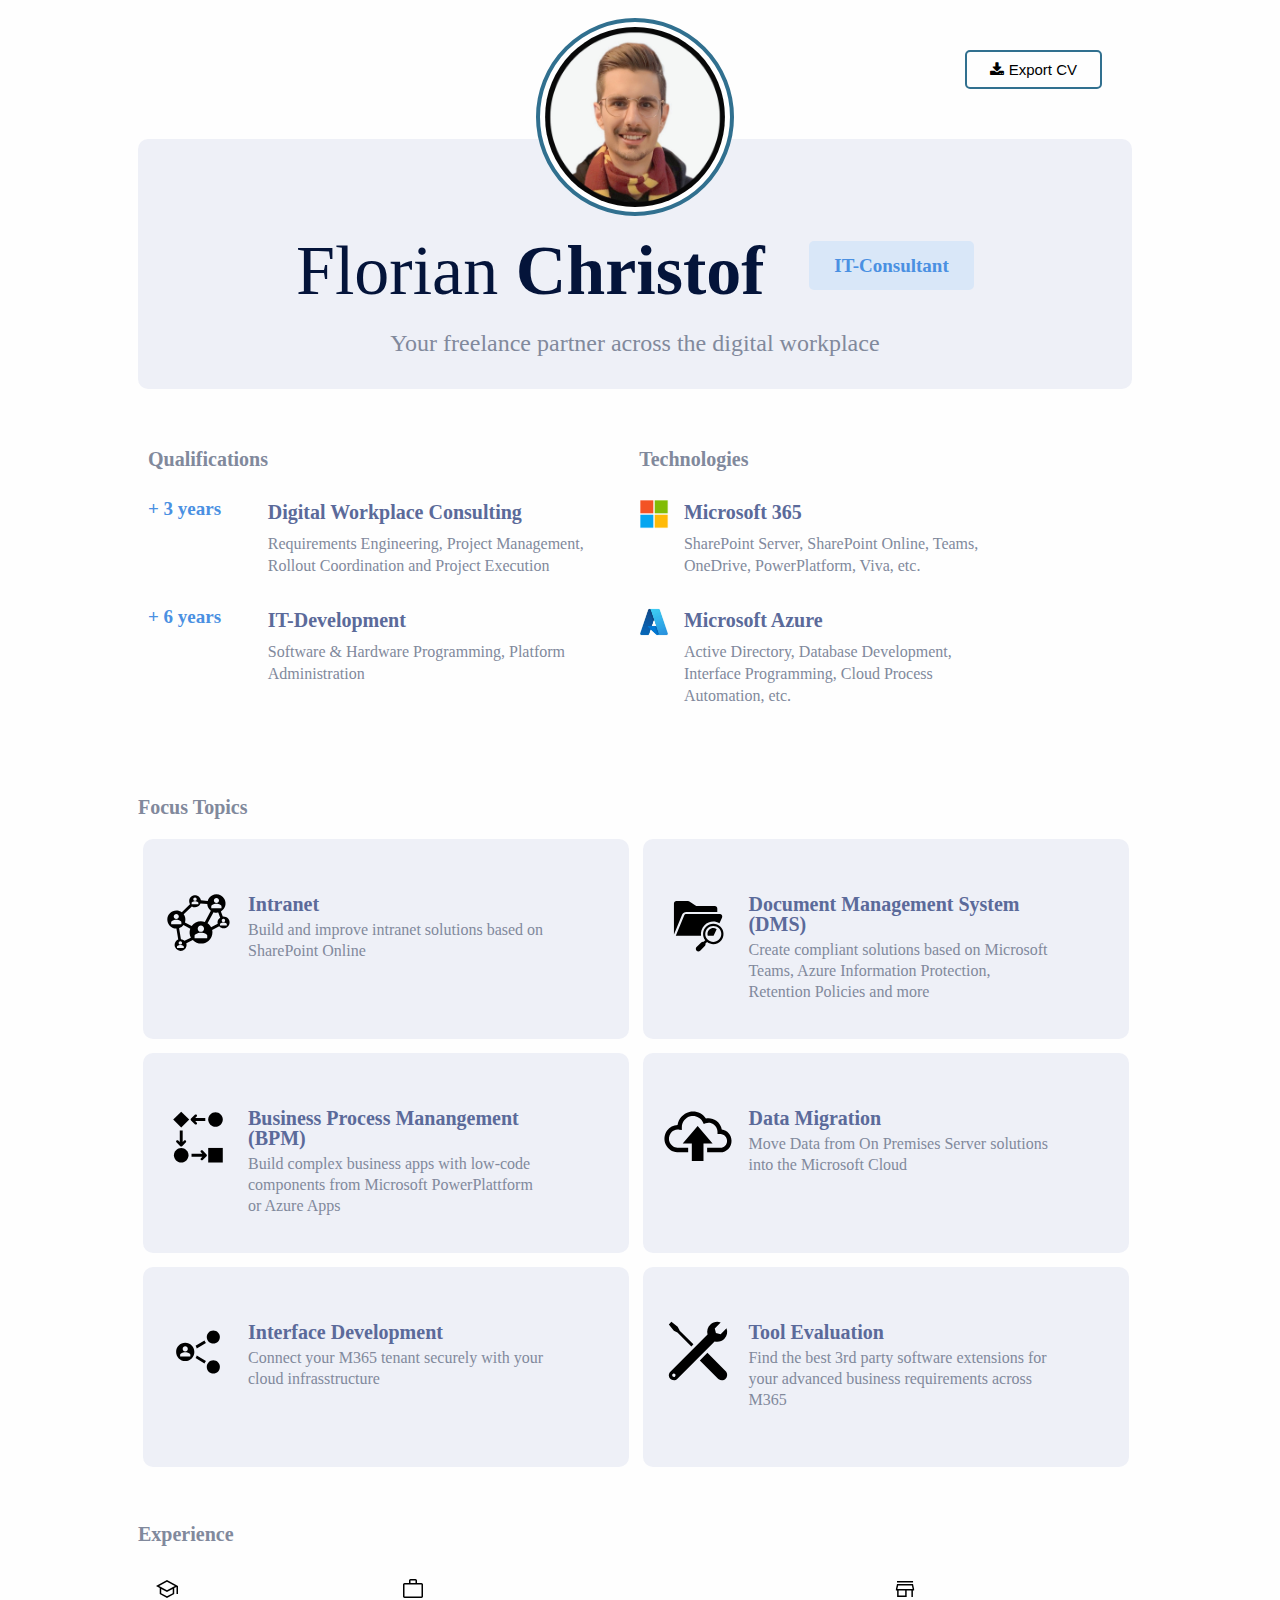
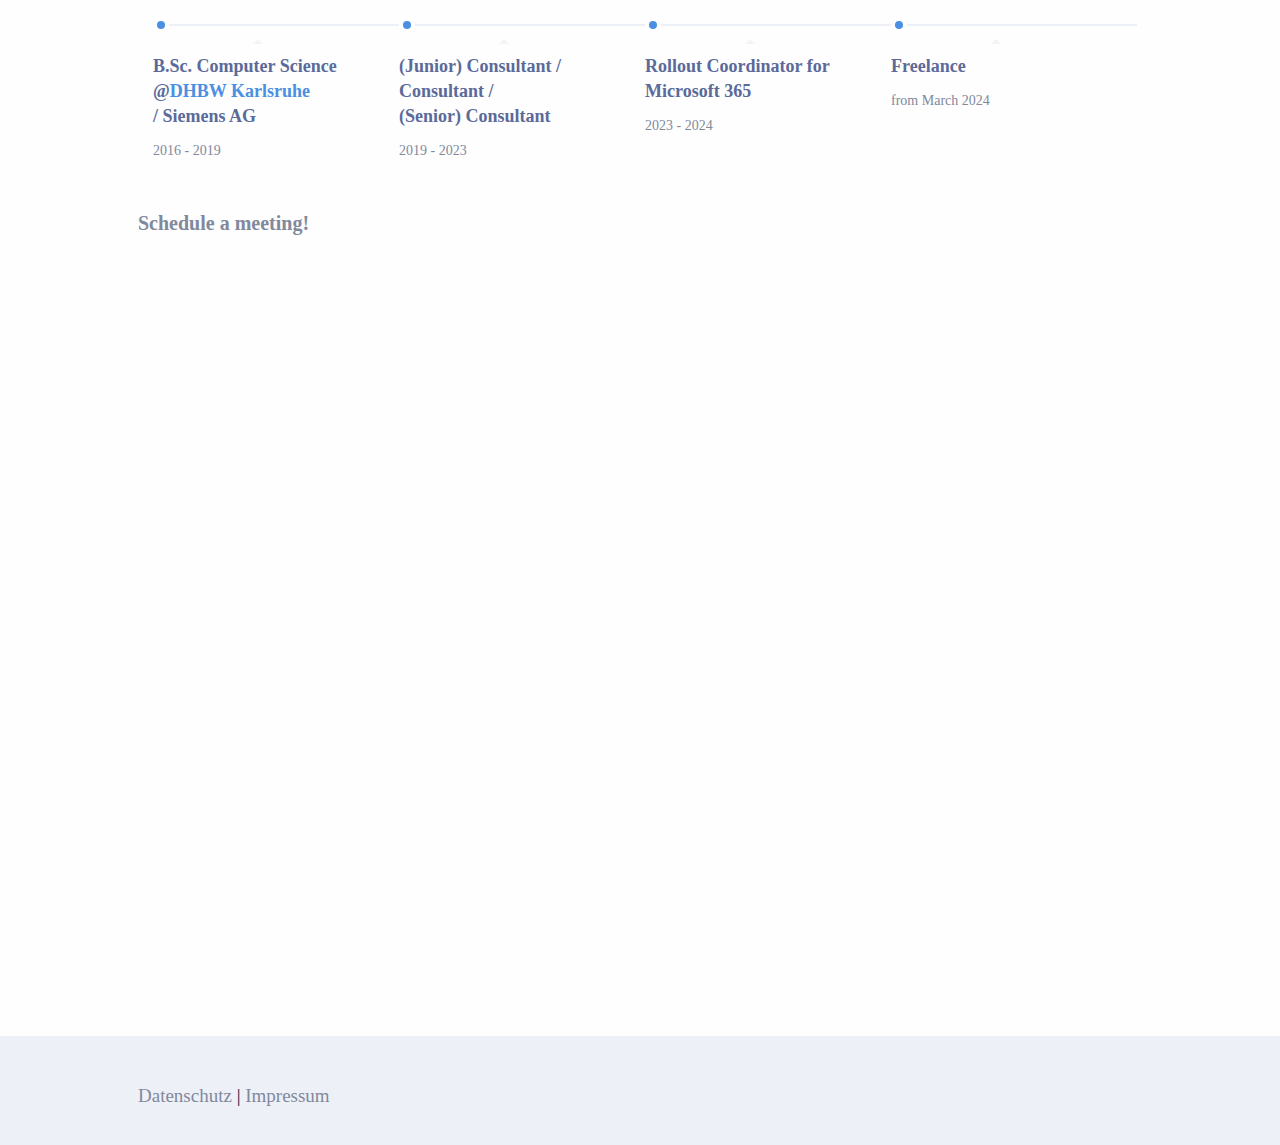
==== commit 80f52868: "Update index.html / Link New profile picture" ====
--- a/index.html
+++ b/index.html
@@ -5,6 +5,8 @@
   <title>M365 Cloud Consulting</title>
   <link type="text/css" href="/Assets/Styles/reset.css" rel="stylesheet">
   <link type="text/css" href="/Assets/Styles/styles.css" rel="stylesheet">
+  <link type="text/css" href="/Assets/Styles/styles_tablet.css" rel="stylesheet">
+  <link type="text/css" href="/Assets/Styles/styles_phone.css" rel="stylesheet">
   <link type="image/x-icon" href="/Assets/Pictures/Logo/LogoFavicon.png" rel="icon">
   <meta name="viewport" content="width=device-width, initial-scale=1.0">
 
@@ -44,7 +46,7 @@
       <button class="btn"><i class="fa fa-download"></i>  Export CV</button>  
     </form>
     <div class="hero">
-      <img class="profilePicture" src="/Assets/Pictures/Profile/Avatar_ProfilePicture.jpg"
+      <img class="profilePicture" src="/Assets/Pictures/Profile/1719909471316.jpeg"
         title="Florian C. - Profile Picture" alt="Profile Picture">
         <h1 class="name">Florian <strong>Christof</strong></h1>
       <span class="job-title">IT-Consultant</span>
@@ -224,6 +226,7 @@
         <span class="date">from March 2024</span>
       </li>
     </ol>
+    <img src="./Assets/Pictures/Timeline/Experience Timeline.png" class="timelineVertical" alt="Experience Timeline" />
     </div>
   </div>
   <br>
@@ -250,4 +253,4 @@
   </footer>
 </body>
 
-</html>+</html>
--- a/Assets/Styles/styles.css
+++ b/Assets/Styles/styles.css
@@ -370,7 +370,6 @@
 
 
 .cards {
-	max-width: 1120px;
 	display: block;
 }
 
@@ -568,5 +567,7 @@
 	padding-bottom: 40px;
 }
 
-
+.timelineVertical{
+	display:none;
+}
 /* End of all :P*/--- a/Assets/Styles/styles_tablet.css
+++ b/Assets/Styles/styles_tablet.css
@@ -0,0 +1,27 @@
+/* Media queries*/
+/* Zusätzliche Regeln für medium Monitore  */
+
+@media screen and (max-width:720px) {
+    
+	.downloadCVButton{
+		display: none;
+	}
+	.hero {
+		margin-top: 100px;
+	}
+	.sections{
+		width: 92%;
+	}
+	.card{
+		width: 95%
+	}
+	.timelineVertical{
+		display:block;
+		width: 50%;
+		margin: 0 auto;
+	}
+
+	.timeline {
+		display: none;
+	}
+}--- a/Assets/Styles/styles_phone.css
+++ b/Assets/Styles/styles_phone.css
@@ -0,0 +1,5 @@
+/* Zusätzliche Regeln kleine Monitore  */
+
+@media screen and (max-width:450px) {
+    
+ }
